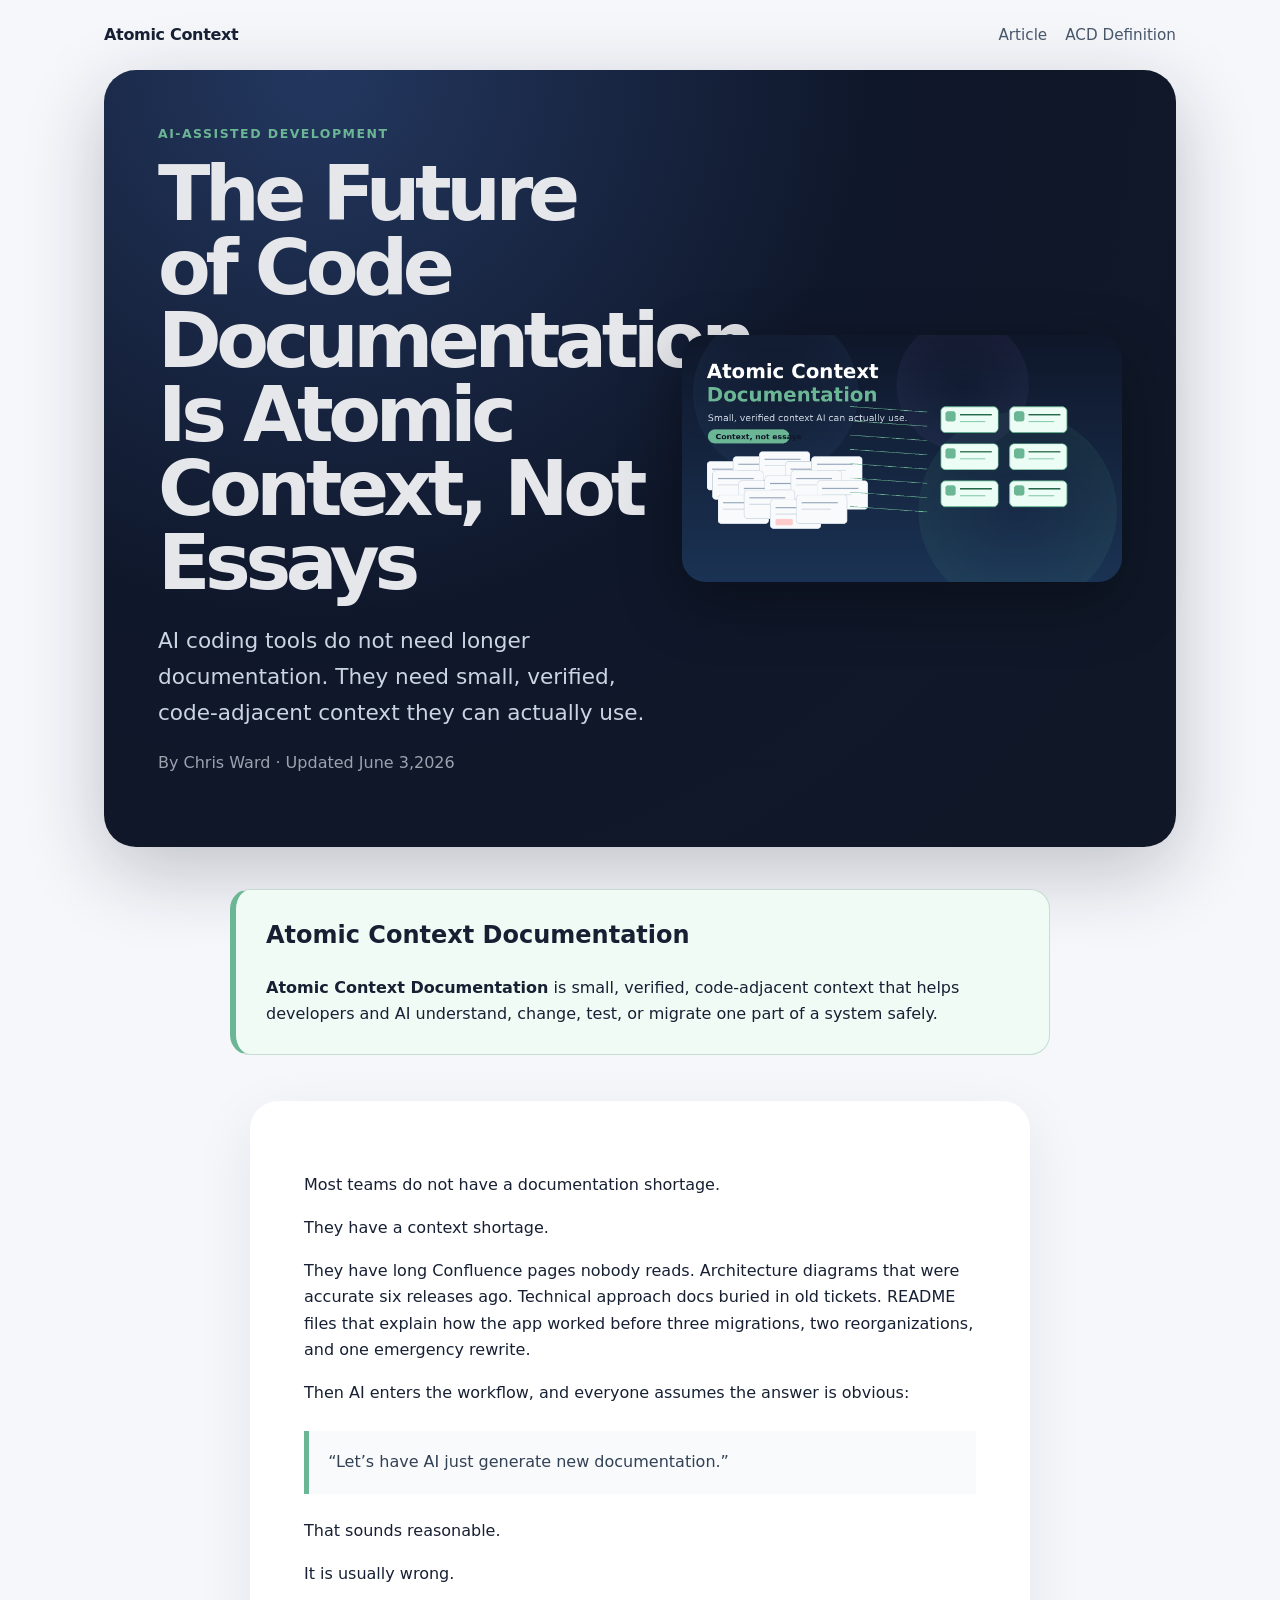
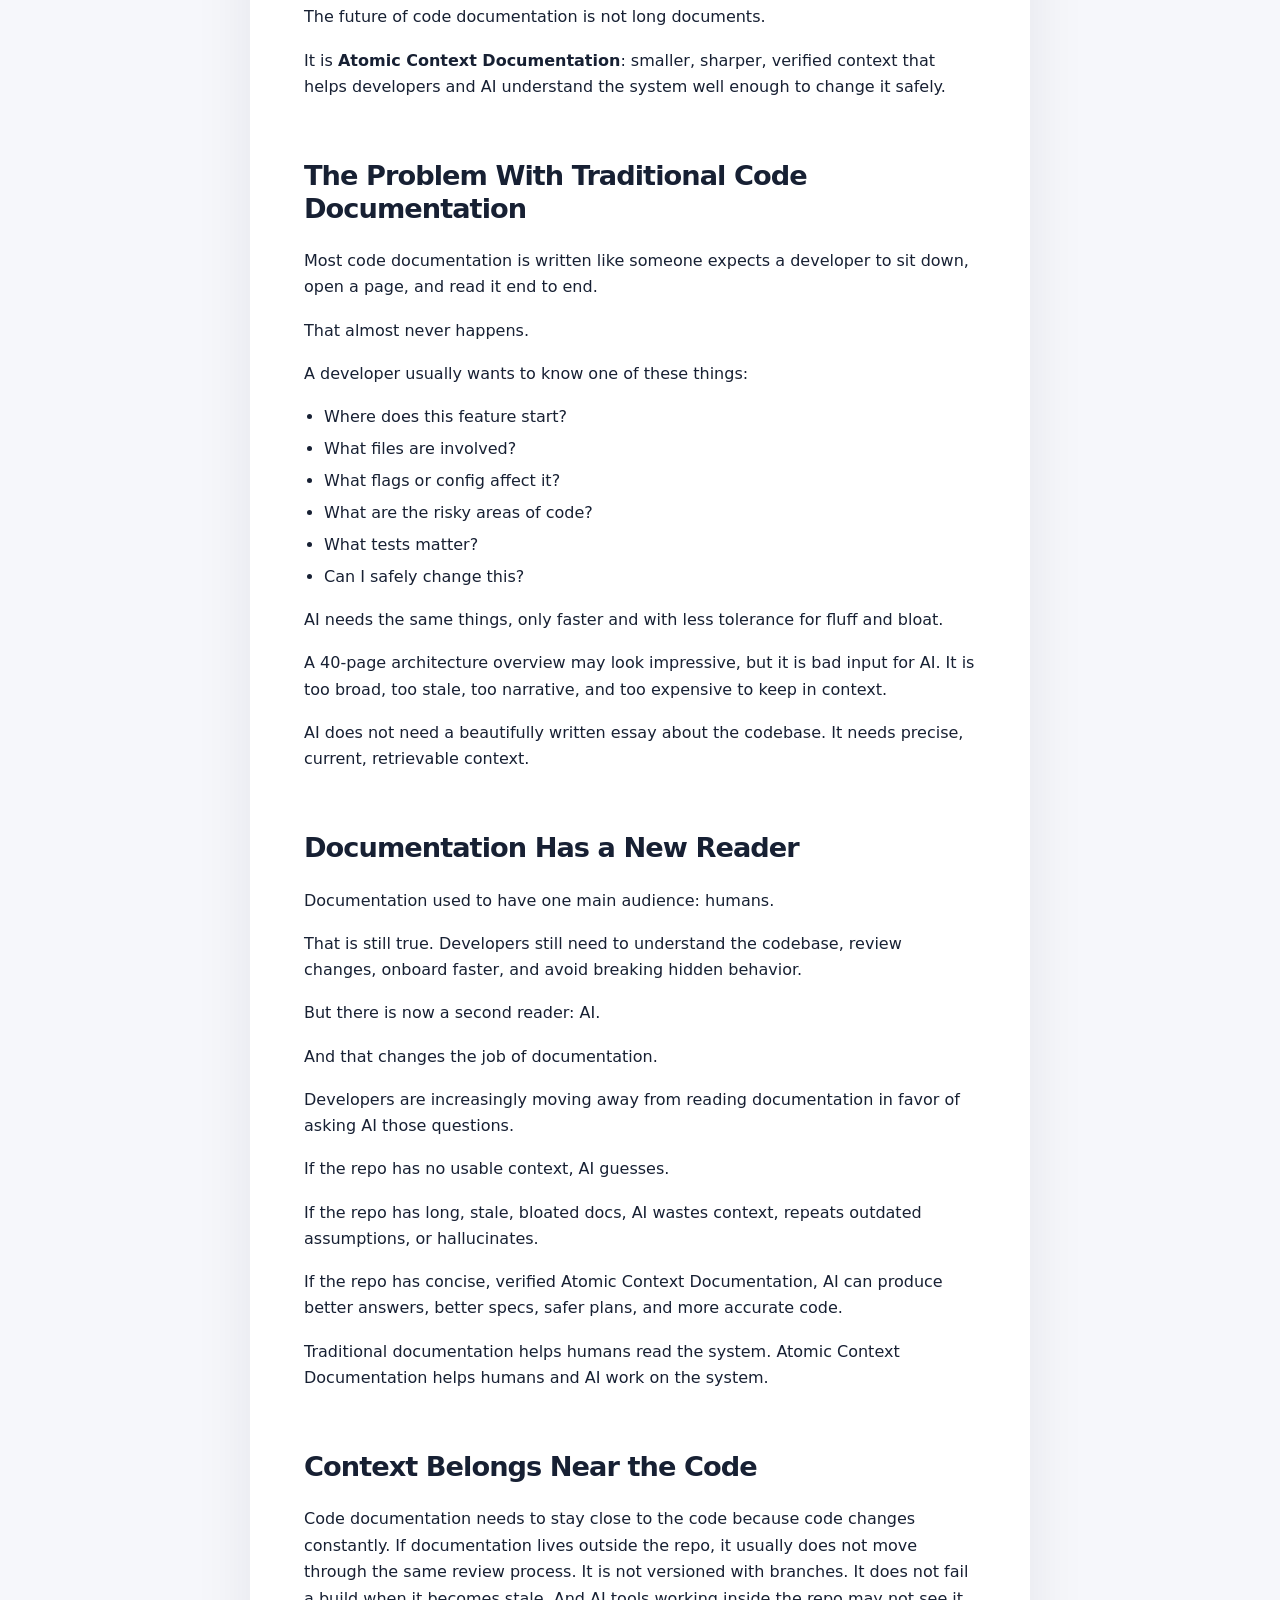
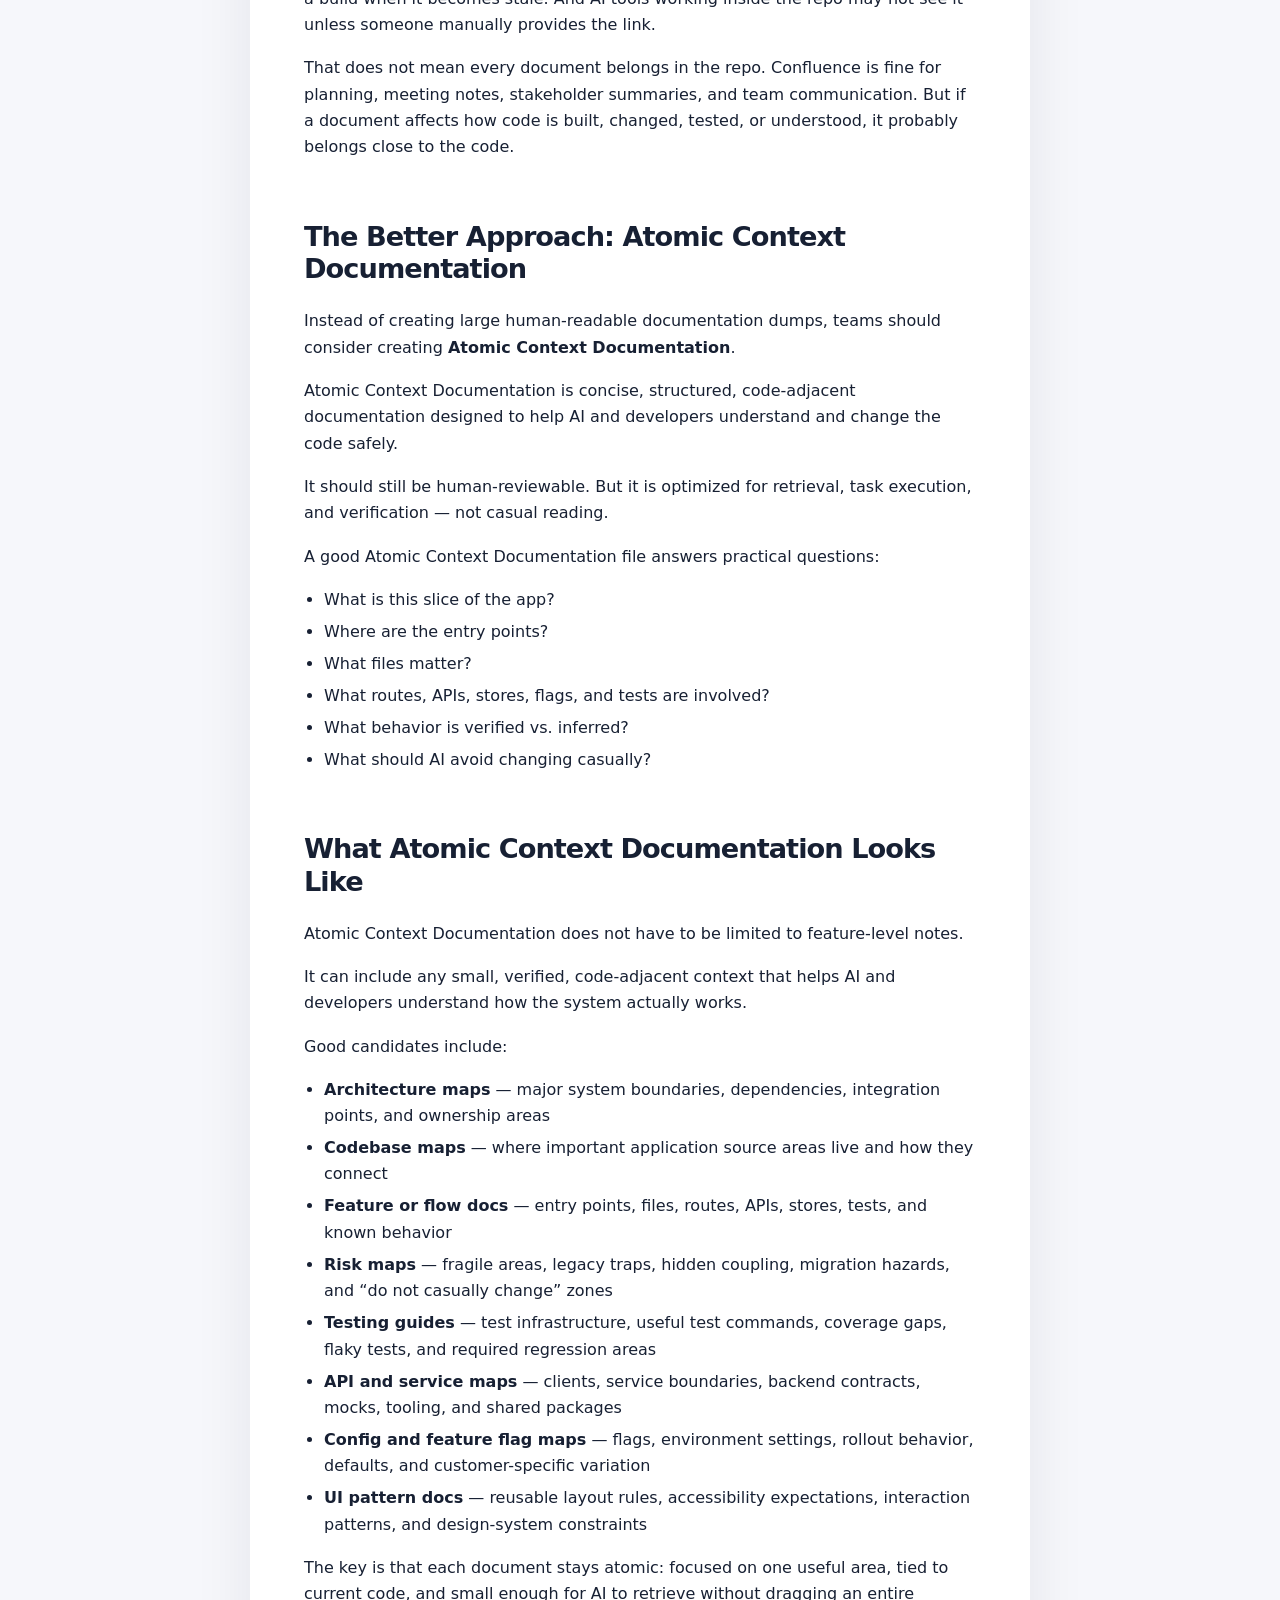
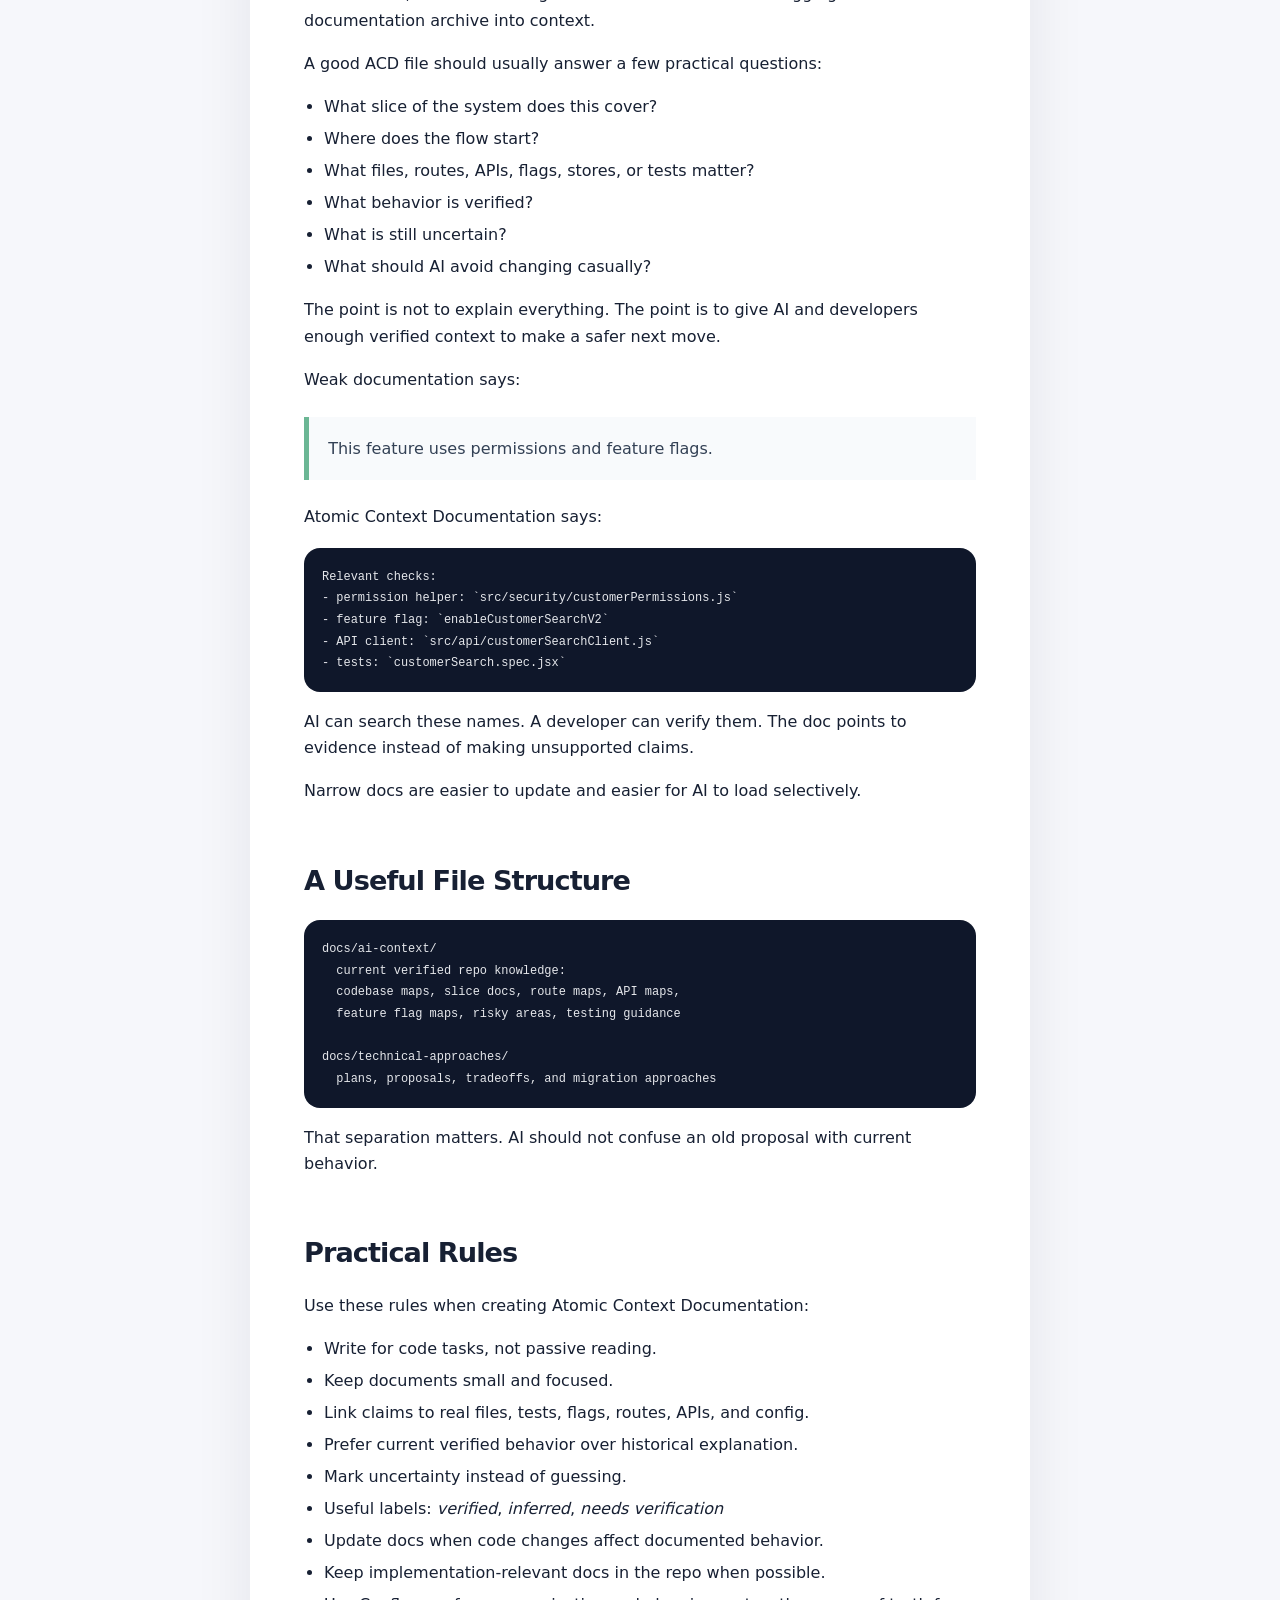
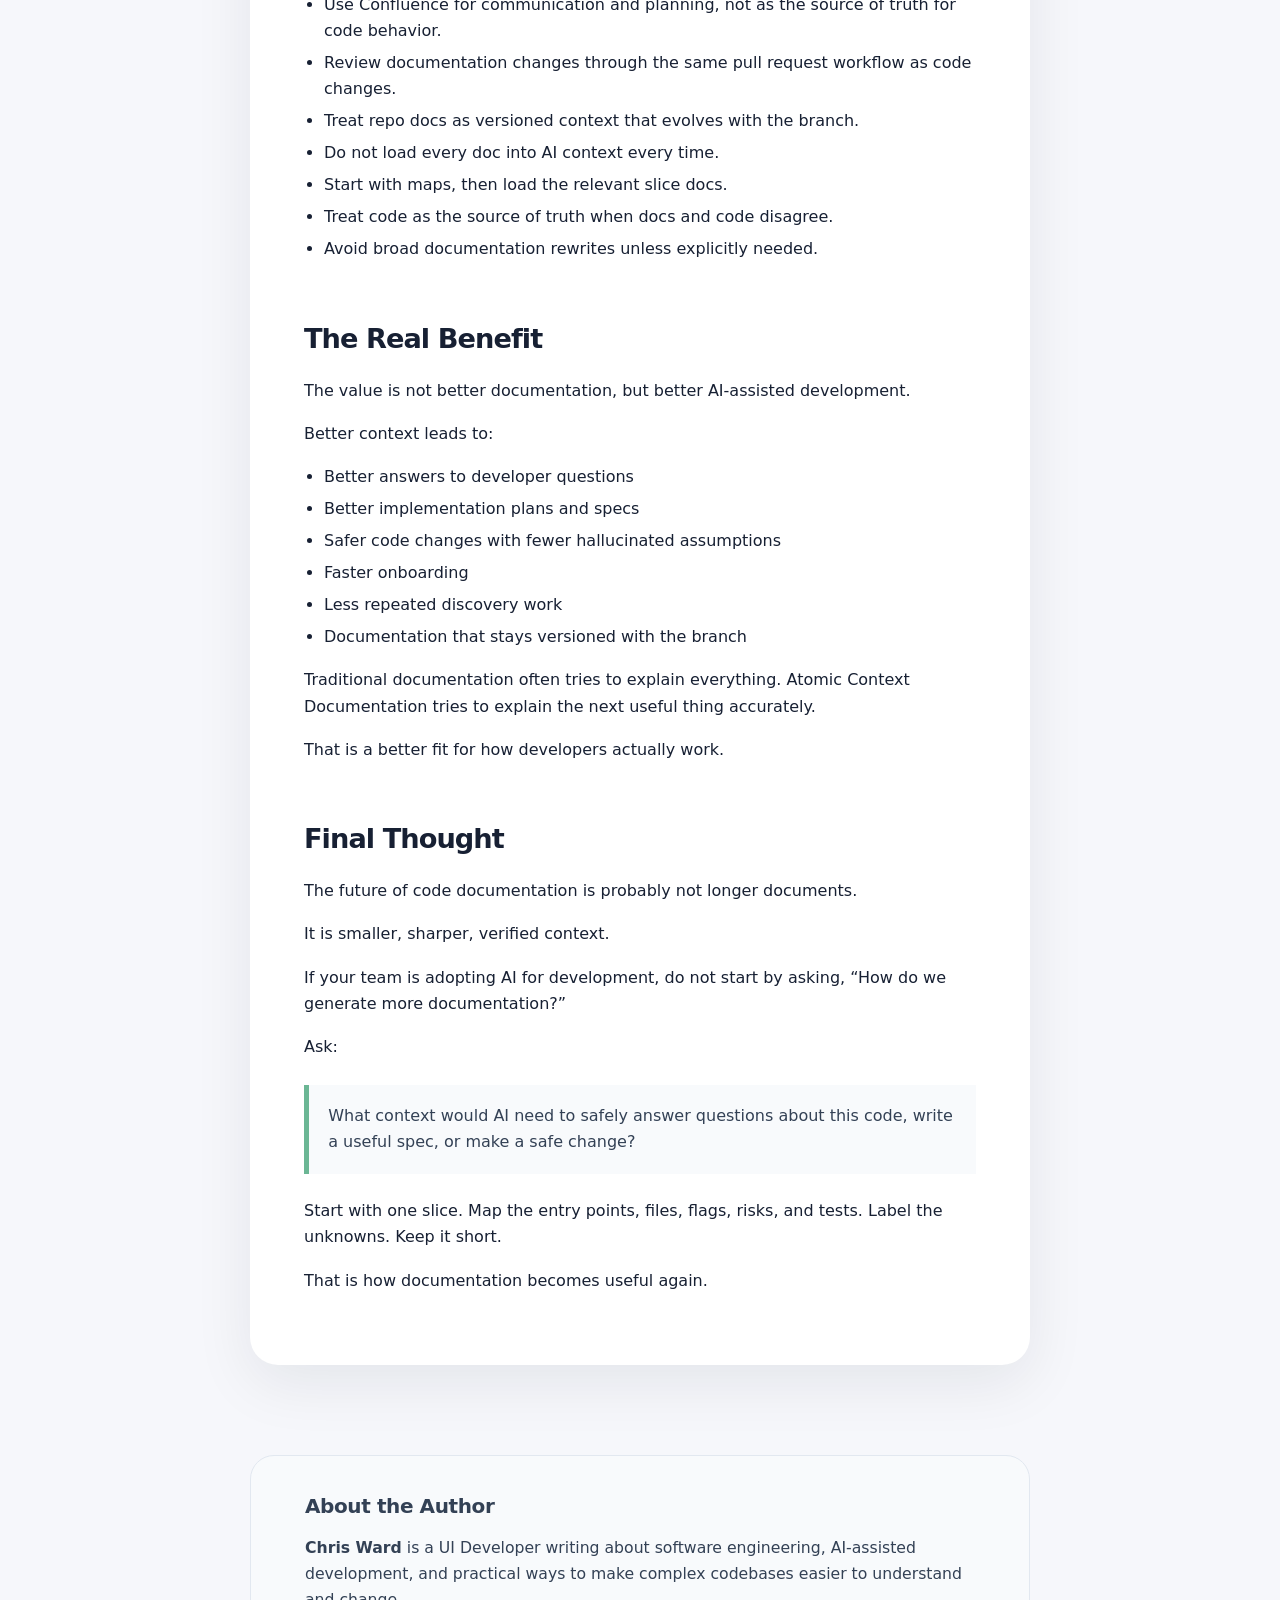
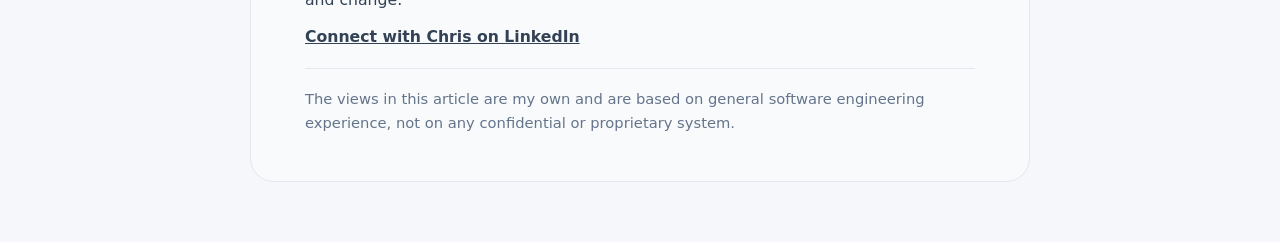
==== articles/atomic-context-documentation.html @ ebb88b01 "My dev repo, ACD context" ====
<!doctype html>
<html lang="en">
<head>
  <meta charset="utf-8" />
  <meta name="viewport" content="width=device-width, initial-scale=1" />
  <title>The Future of Code Documentation Is Atomic Context, Not Essays</title>
  <meta name="description" content="AI coding tools do not need longer documentation. They need small, verified, code-adjacent context they can actually use." />
  <meta property="og:title" content="The Future of Code Documentation Is Atomic Context, Not Essays" />
  <meta property="og:description" content="AI coding tools do not need longer documentation. They need Atomic Context Documentation." />
  <meta property="og:image" content="../hero.png" />
  <meta name="twitter:card" content="summary_large_image" />
  <link rel="stylesheet" href="../style.css" />
</head>
<body>
  <header class="site-header">
    <a class="brand" href="../">Atomic Context</a>
    <nav>
      <a href="#article">Article</a>
      <a href="#definition">ACD Definition</a>
    </nav>
  </header>

  <main>
    <section class="hero">
      <div class="hero-copy">
        <p class="eyebrow">AI-assisted development</p>
        <h1>The Future of Code Documentation Is Atomic Context, Not Essays</h1>
        <p class="subtitle">AI coding tools do not need longer documentation. They need small, verified, code-adjacent context they can actually use.</p>
        <p class="meta">By Chris Ward · Updated June 3,2026</p>
      </div>
      <img src="../hero.png" alt="Abstract illustration of chaotic documentation becoming organized atomic context" />
    </section>

    <section class="callout" id="definition">
      <h2>Atomic Context Documentation</h2>
      <p><strong>Atomic Context Documentation</strong> is small, verified, code-adjacent context that helps developers and AI understand, change, test, or migrate one part of a system safely.</p>
    </section>

    <article class="article" id="article">
<p>Most teams do not have a documentation shortage.</p>
<p>They have a context shortage.</p>
<p>They have long Confluence pages nobody reads. Architecture diagrams that were accurate six releases ago. Technical approach docs buried in old tickets. README files that explain how the app worked before three migrations, two reorganizations, and one emergency rewrite.</p>
<p>Then AI enters the workflow, and everyone assumes the answer is obvious:</p>
<blockquote>
<p>“Let’s have AI just generate new documentation.”</p>
</blockquote>
<p>That sounds reasonable.</p>
<p>It is usually wrong.</p>
<p>The future of code documentation is not long documents.</p>
<p>It is <strong>Atomic Context Documentation</strong>: smaller, sharper, verified context that helps developers and AI understand the system well enough to change it safely.</p>
<h2>The Problem With Traditional Code Documentation</h2>
<p>Most code documentation is written like someone expects a developer to sit down, open a page, and read it end to end.</p>
<p>That almost never happens.</p>
<p>A developer usually wants to know one of these things:</p>
<ul>
<li>Where does this feature start?</li>
<li>What files are involved?</li>
<li>What flags or config affect it?</li>
<li>What are the risky areas of code?</li>
<li>What tests matter?</li>
<li>Can I safely change this?</li>
</ul>
<p>AI needs the same things, only faster and with less tolerance for fluff and bloat.</p>
<p>A 40-page architecture overview may look impressive, but it is bad input for AI. It is too broad, too stale, too narrative, and too expensive to keep in context.</p>
<p>AI does not need a beautifully written essay about the codebase. It needs precise, current, retrievable context.</p>
<h2>Documentation Has a New Reader</h2>
<p>Documentation used to have one main audience: humans.</p>
<p>That is still true. Developers still need to understand the codebase, review changes, onboard faster, and avoid breaking hidden behavior.</p>
<p>But there is now a second reader: AI.</p>
<p>And that changes the job of documentation.</p>
<p>Developers are increasingly moving away from reading documentation in favor of asking AI those questions.</p>
<p>If the repo has no usable context, AI guesses.</p>
<p>If the repo has long, stale, bloated docs, AI wastes context, repeats outdated assumptions, or hallucinates.</p>
<p>If the repo has concise, verified Atomic Context Documentation, AI can produce better answers, better specs, safer plans, and more accurate code.</p>
<p>Traditional documentation helps humans read the system. Atomic Context Documentation helps humans and AI work on the system.</p>
<h2>Context Belongs Near the Code</h2>
<p>Code documentation needs to stay close to the code because code changes constantly. If documentation lives outside the repo, it usually does not move through the same review process. It is not versioned with branches. It does not fail a build when it becomes stale. And AI tools working inside the repo may not see it unless someone manually provides the link.</p>
<p>That does not mean every document belongs in the repo. Confluence is fine for planning, meeting notes, stakeholder summaries, and team communication. But if a document affects how code is built, changed, tested, or understood, it probably belongs close to the code.</p>
<h2>The Better Approach: Atomic Context Documentation</h2>
<p>Instead of creating large human-readable documentation dumps, teams should consider creating <strong>Atomic Context Documentation</strong>.</p>
<p>Atomic Context Documentation is concise, structured, code-adjacent documentation designed to help AI and developers understand and change the code safely.</p>
<p>It should still be human-reviewable. But it is optimized for retrieval, task execution, and verification — not casual reading.</p>
<p>A good Atomic Context Documentation file answers practical questions:</p>
<ul>
<li>What is this slice of the app?</li>
<li>Where are the entry points?</li>
<li>What files matter?</li>
<li>What routes, APIs, stores, flags, and tests are involved?</li>
<li>What behavior is verified vs. inferred?</li>
<li>What should AI avoid changing casually?</li>
</ul>
<h2>What Atomic Context Documentation Looks Like</h2>
<p>Atomic Context Documentation does not have to be limited to feature-level notes.</p>
<p>It can include any small, verified, code-adjacent context that helps AI and developers understand how the system actually works.</p>
<p>Good candidates include:</p>
<ul>
<li><strong>Architecture maps</strong> — major system boundaries, dependencies, integration points, and ownership areas</li>
<li><strong>Codebase maps</strong> — where important application source areas live and how they connect</li>
<li><strong>Feature or flow docs</strong> — entry points, files, routes, APIs, stores, tests, and known behavior</li>
<li><strong>Risk maps</strong> — fragile areas, legacy traps, hidden coupling, migration hazards, and “do not casually change” zones</li>
<li><strong>Testing guides</strong> — test infrastructure, useful test commands, coverage gaps, flaky tests, and required regression areas</li>
<li><strong>API and service maps</strong> — clients, service boundaries, backend contracts, mocks, tooling, and shared packages</li>
<li><strong>Config and feature flag maps</strong> — flags, environment settings, rollout behavior, defaults, and customer-specific variation</li>
<li><strong>UI pattern docs</strong> — reusable layout rules, accessibility expectations, interaction patterns, and design-system constraints</li>
</ul>
<p>The key is that each document stays atomic: focused on one useful area, tied to current code, and small enough for AI to retrieve without dragging an entire documentation archive into context.</p>
<p>A good ACD file should usually answer a few practical questions:</p>
<ul>
<li>What slice of the system does this cover?</li>
<li>Where does the flow start?</li>
<li>What files, routes, APIs, flags, stores, or tests matter?</li>
<li>What behavior is verified?</li>
<li>What is still uncertain?</li>
<li>What should AI avoid changing casually?</li>
</ul>
<p>The point is not to explain everything. The point is to give AI and developers enough verified context to make a safer next move.</p>
<p>Weak documentation says:</p>
<blockquote>
<p>This feature uses permissions and feature flags.</p>
</blockquote>
<p>Atomic Context Documentation says:</p>
<pre><code>Relevant checks:
- permission helper: `src/security/customerPermissions.js`
- feature flag: `enableCustomerSearchV2`
- API client: `src/api/customerSearchClient.js`
- tests: `customerSearch.spec.jsx`</code></pre>
<p>AI can search these names. A developer can verify them. The doc points to evidence instead of making unsupported claims.</p>
<p>Narrow docs are easier to update and easier for AI to load selectively.</p>
<h2>A Useful File Structure</h2>
<pre><code>docs/ai-context/
  current verified repo knowledge:
  codebase maps, slice docs, route maps, API maps,
  feature flag maps, risky areas, testing guidance

docs/technical-approaches/
  plans, proposals, tradeoffs, and migration approaches</code></pre>
<p>That separation matters. AI should not confuse an old proposal with current behavior.</p>
<h2>Practical Rules</h2>
<p>Use these rules when creating Atomic Context Documentation:</p>
<ul>
<li>Write for code tasks, not passive reading.</li>
<li>Keep documents small and focused.</li>
<li>Link claims to real files, tests, flags, routes, APIs, and config.</li>
<li>Prefer current verified behavior over historical explanation.</li>
<li>Mark uncertainty instead of guessing.</li>
<li>Useful labels: <em>verified</em>, <em>inferred</em>, <em>needs verification</em></li>
<li>Update docs when code changes affect documented behavior.</li>
<li>Keep implementation-relevant docs in the repo when possible.</li>
<li>Use Confluence for communication and planning, not as the source of truth for code behavior.</li>
<li>Review documentation changes through the same pull request workflow as code changes.</li>
<li>Treat repo docs as versioned context that evolves with the branch.</li>
<li>Do not load every doc into AI context every time.</li>
<li>Start with maps, then load the relevant slice docs.</li>
<li>Treat code as the source of truth when docs and code disagree.</li>
<li>Avoid broad documentation rewrites unless explicitly needed.</li>
</ul>
<h2>The Real Benefit</h2>
<p>The value is not better documentation, but better AI-assisted development.</p>
<p>Better context leads to:</p>
<ul>
<li>Better answers to developer questions</li>
<li>Better implementation plans and specs</li>
<li>Safer code changes with fewer hallucinated assumptions</li>
<li>Faster onboarding</li>
<li>Less repeated discovery work</li>
<li>Documentation that stays versioned with the branch</li>
</ul>
<p>Traditional documentation often tries to explain everything. Atomic Context Documentation tries to explain the next useful thing accurately.</p>
<p>That is a better fit for how developers actually work.</p>
<h2>Final Thought</h2>
<p>The future of code documentation is probably not longer documents.</p>
<p>It is smaller, sharper, verified context.</p>
<p>If your team is adopting AI for development, do not start by asking, “How do we generate more documentation?”</p>
<p>Ask:</p>
<blockquote>
<p>What context would AI need to safely answer questions about this code, write a useful spec, or make a safe change?</p>
</blockquote>
<p>Start with one slice. Map the entry points, files, flags, risks, and tests. Label the unknowns. Keep it short.</p>
<p>That is how documentation becomes useful again.</p>
    </article>
  </main>

  <footer class="author-section">
    <h2>About the Author</h2>
    <p><strong>Chris Ward</strong> is a UI Developer writing about software engineering, AI-assisted development, and practical ways to make complex codebases easier to understand and change.</p>
    <p><a href="https://www.linkedin.com/in/chrislinkedurl/" target="_blank" rel="noopener noreferrer">Connect with Chris on LinkedIn</a></p>
    <p class="disclaimer">The views in this article are my own and are based on general software engineering experience, not on any confidential or proprietary system.</p>
  </footer>
</body>
</html>
---- style.css ----
/* Atomic Context article site */
:root {
  --bg: #0f172a;
  --panel: #111c33;
  --text: #e5e7eb;
  --muted: #9ca3af;
  --paper: #ffffff;
  --ink: #172033;
  --soft: #f6f7fb;
  --line: #e5e7eb;
  --accent: #6bb694;
  --accent-dark: #276749;
  --max: 1120px;
}

* { box-sizing: border-box; }
html { scroll-behavior: smooth; }
body {
  margin: 0;
  font-family: Inter, ui-sans-serif, system-ui, -apple-system, BlinkMacSystemFont, "Segoe UI", sans-serif;
  color: var(--ink);
  background: var(--soft);
  line-height: 1.65;
}

.site-header {
  max-width: var(--max);
  margin: 0 auto;
  padding: 22px 24px;
  display: flex;
  justify-content: space-between;
  align-items: center;
}
.brand {
  color: var(--ink);
  font-weight: 800;
  text-decoration: none;
  letter-spacing: -0.02em;
}
nav { display: flex; gap: 18px; }
nav a {
  color: #475569;
  font-size: 0.95rem;
  text-decoration: none;
}
nav a:hover { color: var(--accent-dark); }

main { max-width: var(--max); margin: 0 auto; padding: 0 24px 56px; }
.hero {
  display: grid;
  grid-template-columns: minmax(0, 1fr) minmax(300px, 440px);
  gap: 36px;
  align-items: center;
  padding: 54px;
  border-radius: 32px;
  background: radial-gradient(circle at 20% 0%, #23375f 0%, var(--bg) 48%, #101827 100%);
  color: var(--text);
  box-shadow: 0 24px 80px rgba(15, 23, 42, 0.24);
}
.eyebrow {
  margin: 0 0 12px;
  color: var(--accent);
  font-weight: 800;
  text-transform: uppercase;
  letter-spacing: 0.12em;
  font-size: 0.78rem;
}
.hero h1 {
  margin: 0;
  font-size: clamp(2.35rem, 6vw, 5.2rem);
  line-height: 0.96;
  letter-spacing: -0.07em;
}
.subtitle {
  max-width: 720px;
  margin: 24px 0 0;
  color: #cbd5e1;
  font-size: clamp(1.08rem, 2vw, 1.35rem);
}
.meta { color: var(--muted); margin-top: 20px; }
.hero img {
  width: 100%;
  border-radius: 24px;
  box-shadow: 0 20px 60px rgba(0,0,0,0.35);
}

.callout {
  max-width: 820px;
  margin: 42px auto 0;
  padding: 26px 30px;
  border: 1px solid rgba(39,103,73,0.2);
  border-left: 6px solid var(--accent);
  border-radius: 20px;
  background: #f0fbf6;
}
.callout h2 { margin-top: 0; }
.callout p { margin-bottom: 0; }

.article {
  max-width: 780px;
  margin: 46px auto 0;
  padding: 54px;
  background: var(--paper);
  border-radius: 28px;
  box-shadow: 0 18px 60px rgba(15, 23, 42, 0.08);
}
.article h2 {
  margin-top: 2.2em;
  font-size: 1.7rem;
  line-height: 1.2;
  letter-spacing: -0.035em;
}
.article p { margin: 1.05em 0; }
.article ul { padding-left: 1.25rem; }
.article li { margin: 0.35em 0; }
blockquote {
  margin: 1.5em 0;
  padding: 0.1em 1.2em;
  border-left: 5px solid var(--accent);
  background: #f8fafc;
  color: #334155;
}
code {
  padding: 0.15em 0.35em;
  border-radius: 6px;
  background: #eef2f7;
  color: #0f172a;
  font-size: 0.92em;
}
pre {
  overflow-x: auto;
  padding: 18px;
  border-radius: 16px;
  background: #0f172a;
  color: #e5e7eb;
}
pre code { background: transparent; color: inherit; padding: 0; }
footer.author-section {
  max-width: 780px;
  margin: 34px auto 60px;
  padding: 34px 54px;
  color: #334155;
  font-size: 0.98rem;
  background: #f8fafc;
  border: 1px solid #e2e8f0;
  border-radius: 24px;
}
footer.author-section h2 {
  margin: 0 0 12px;
  font-size: 1.25rem;
  letter-spacing: -0.02em;
}
footer.author-section p { margin: 0.75em 0; }
footer.author-section a { color: var(--accent-strong); font-weight: 700; }
footer.author-section .disclaimer {
  margin-top: 18px;
  padding-top: 18px;
  border-top: 1px solid #e2e8f0;
  color: #64748b;
  font-size: 0.92rem;
}

@media (max-width: 860px) {
  .hero { grid-template-columns: 1fr; padding: 32px; }
  .article { padding: 30px 24px; }
  footer.author-section { padding: 28px 24px; }
  .site-header { align-items: flex-start; gap: 10px; flex-direction: column; }
}
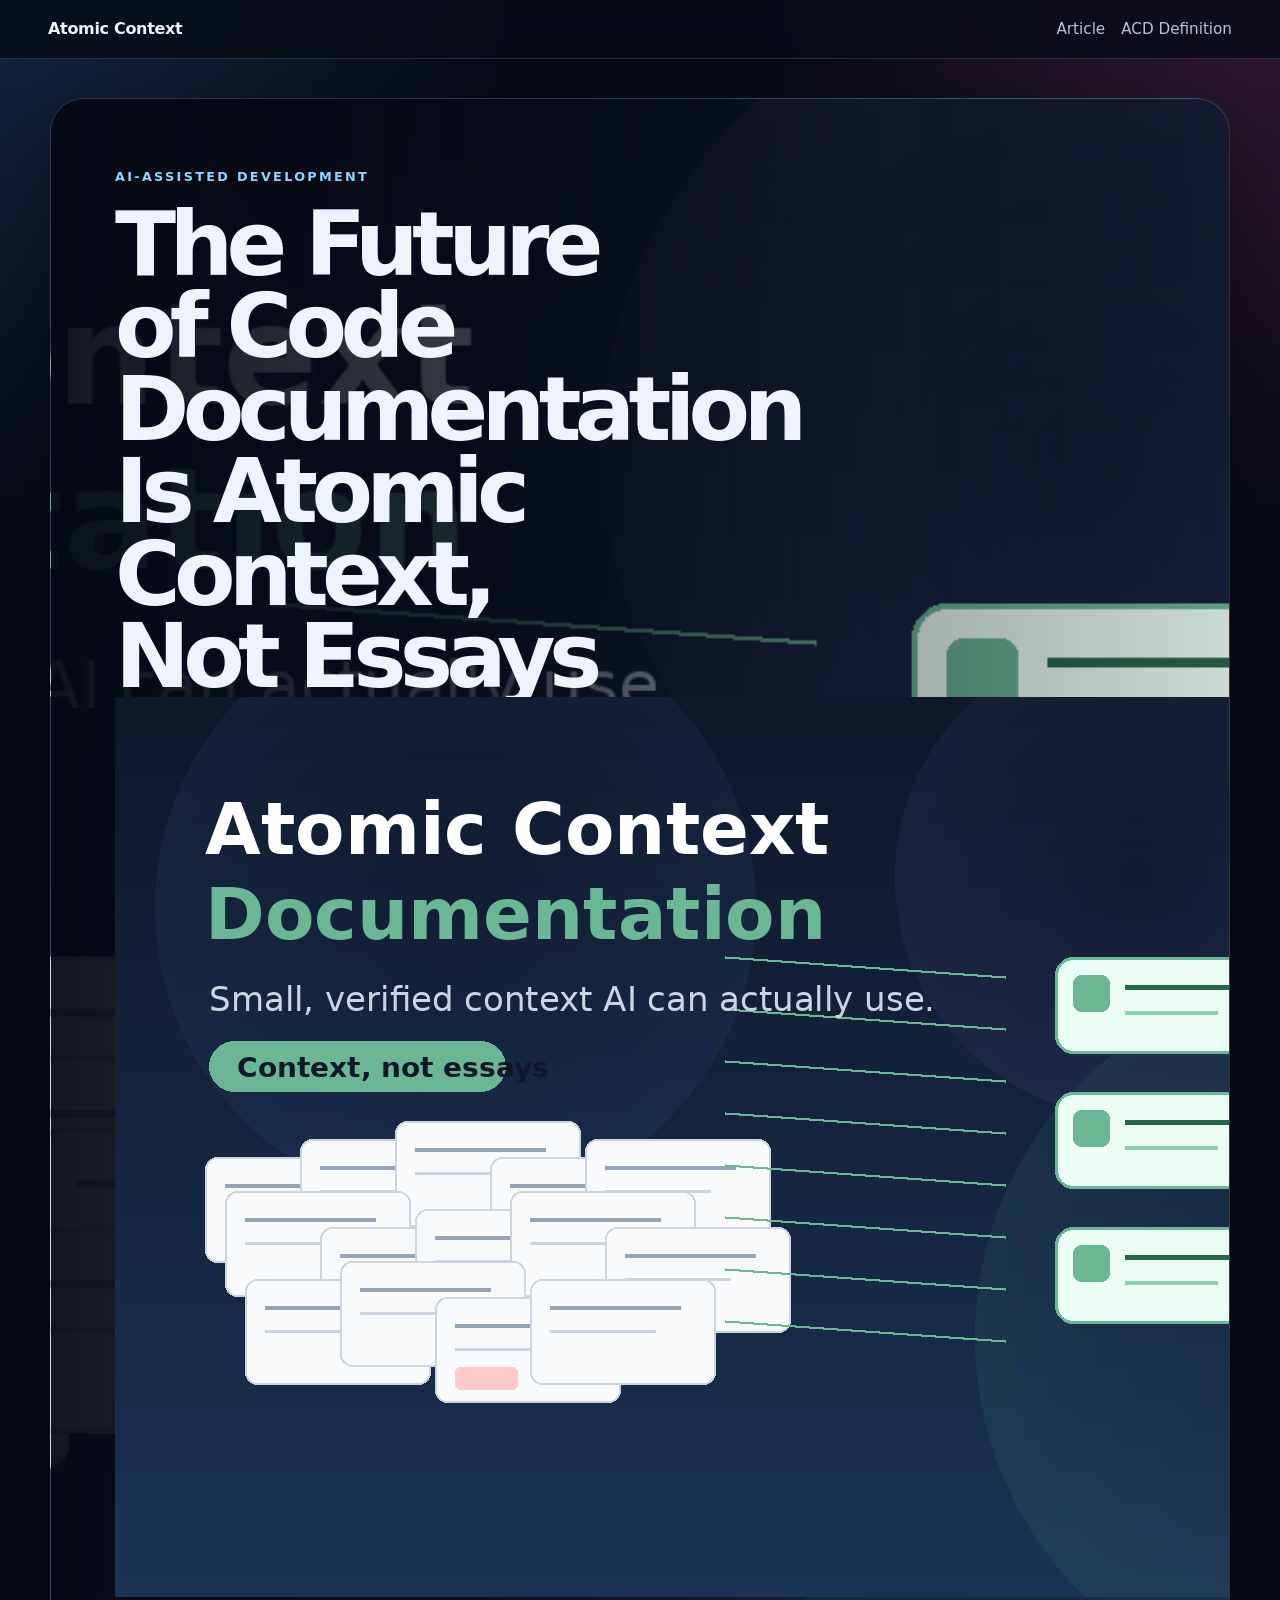
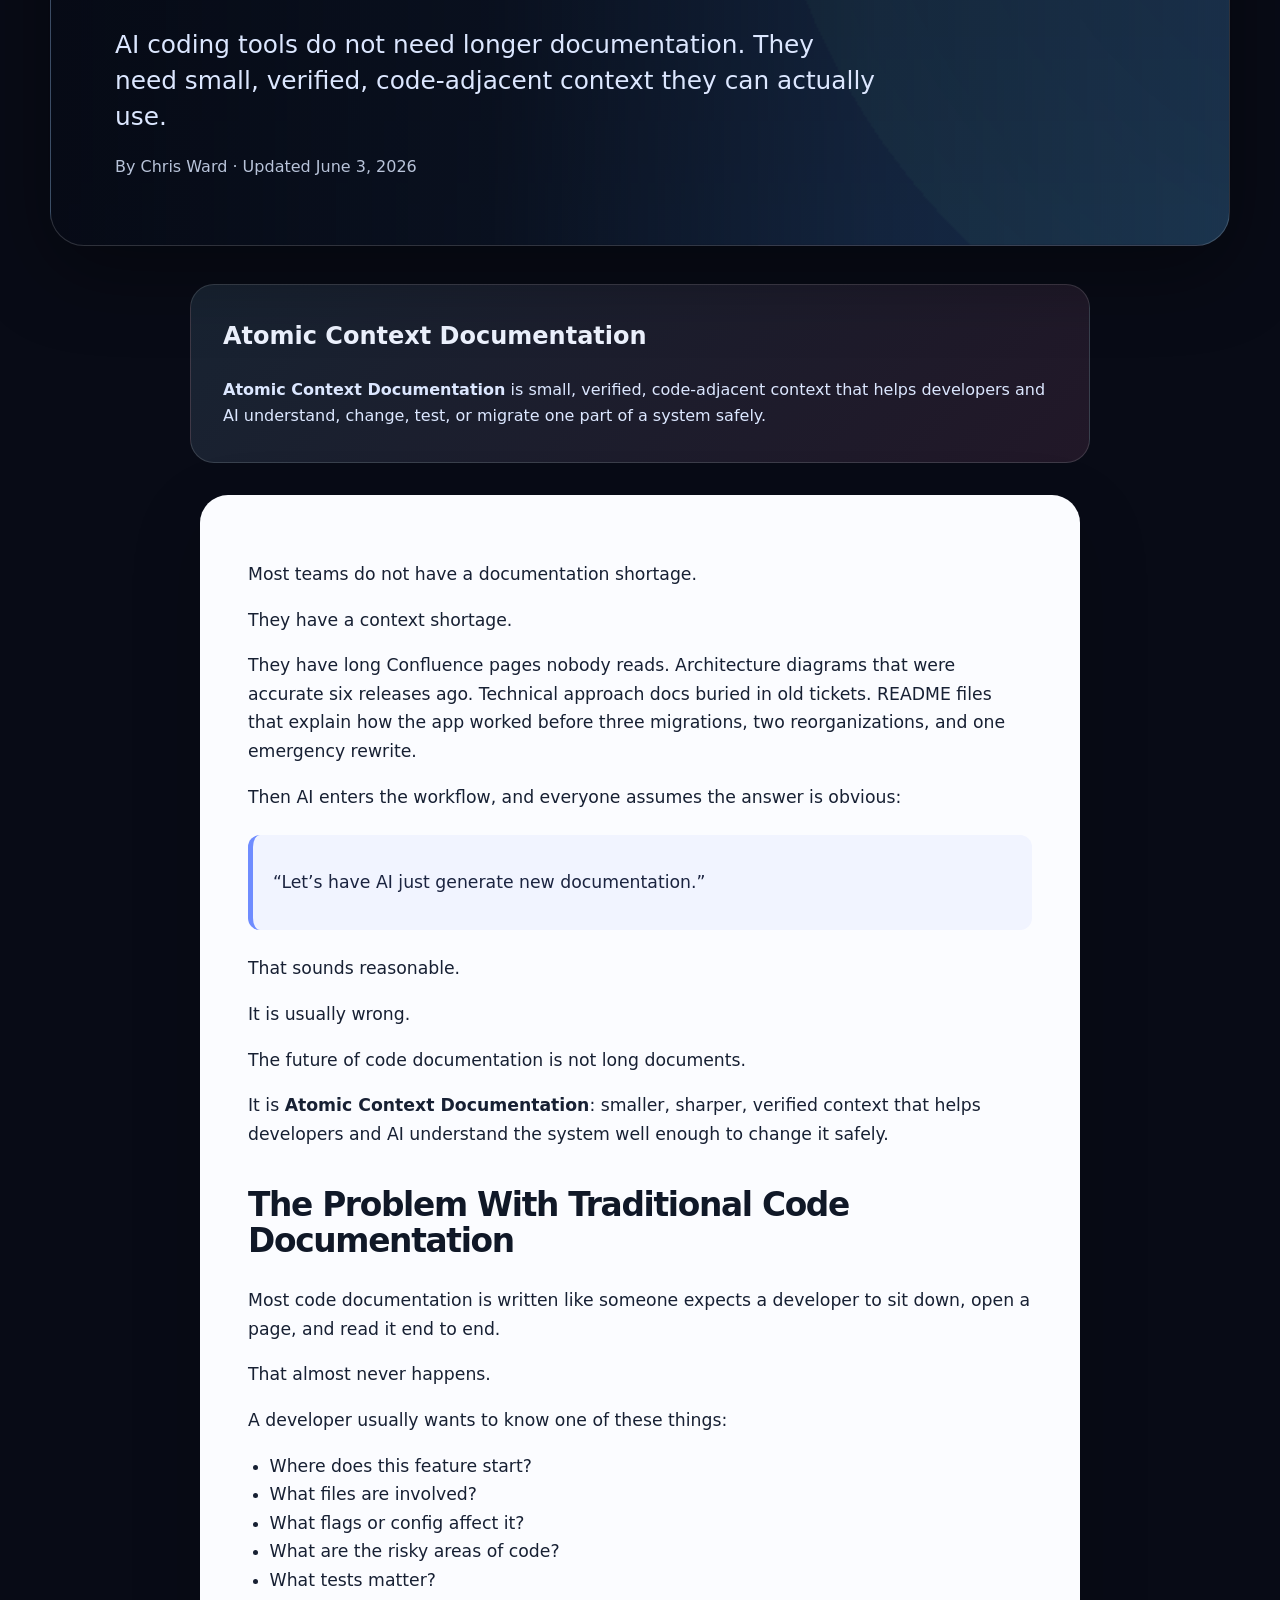
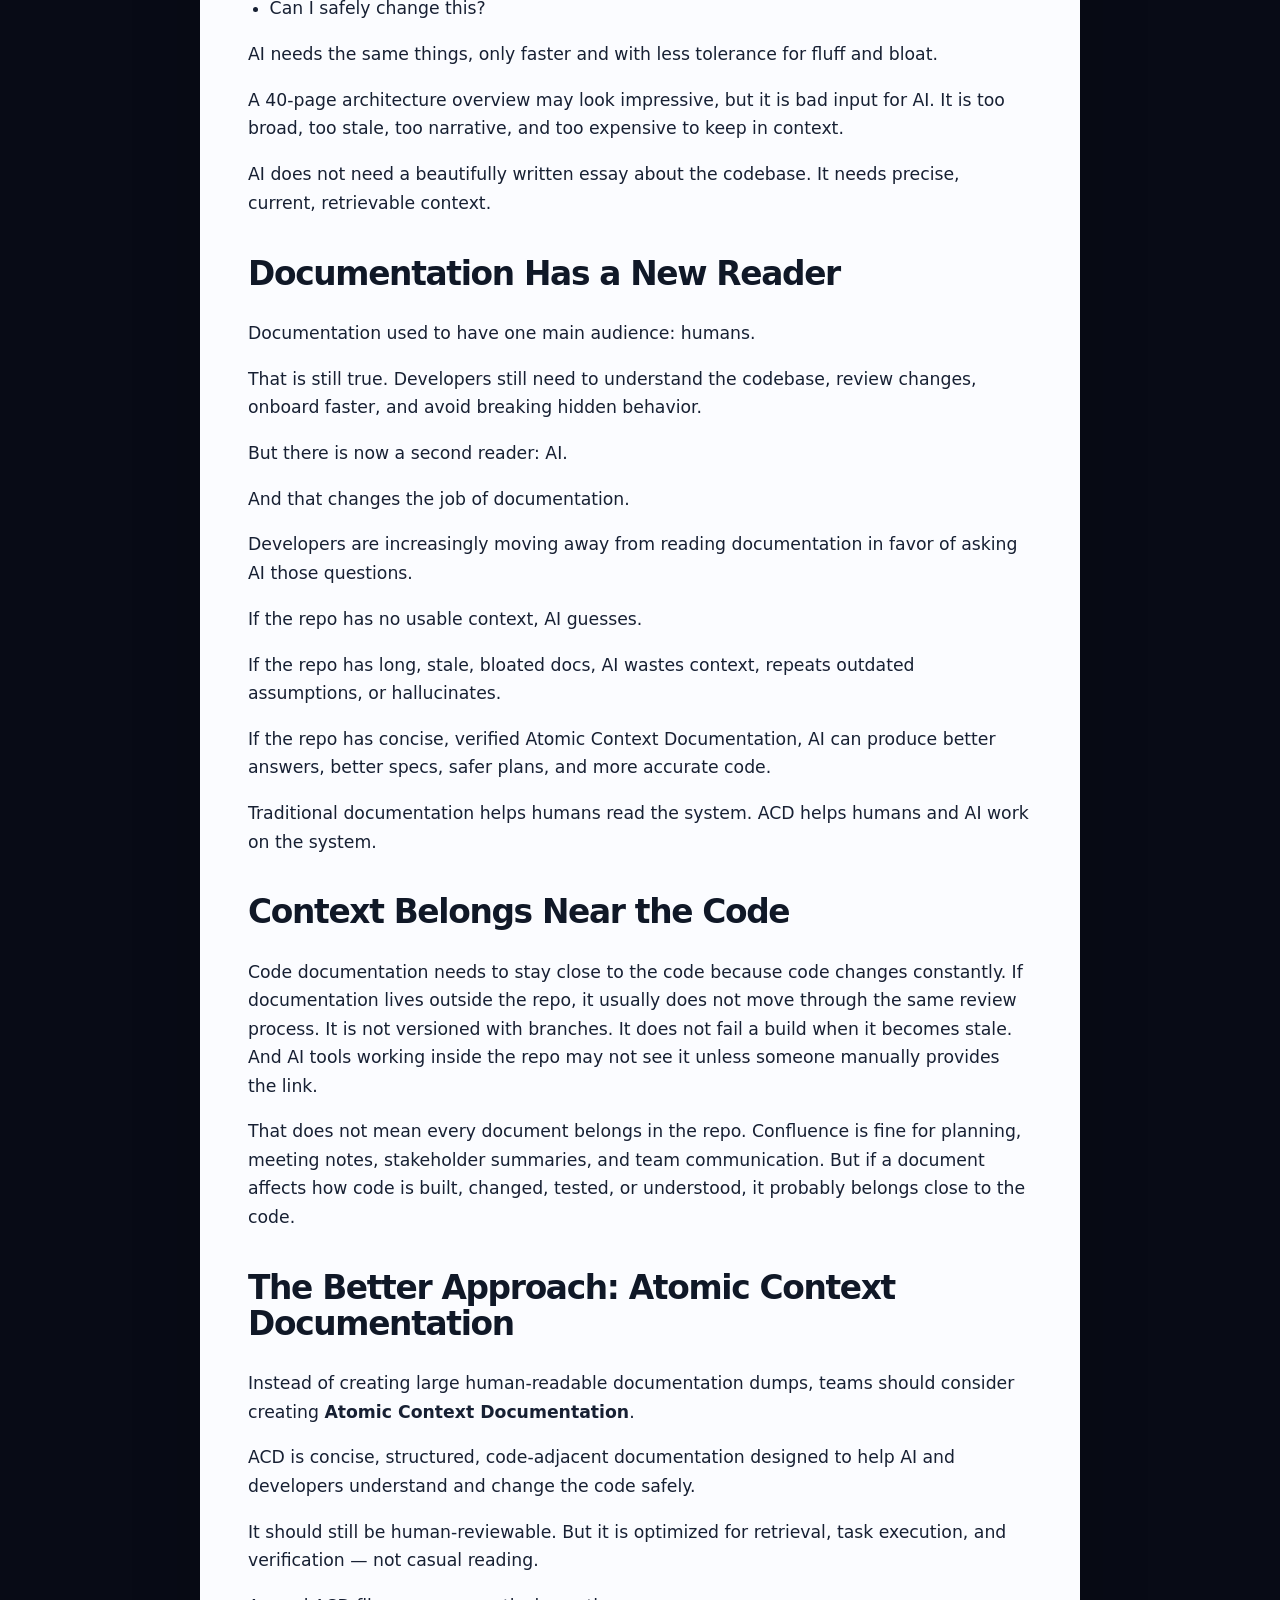
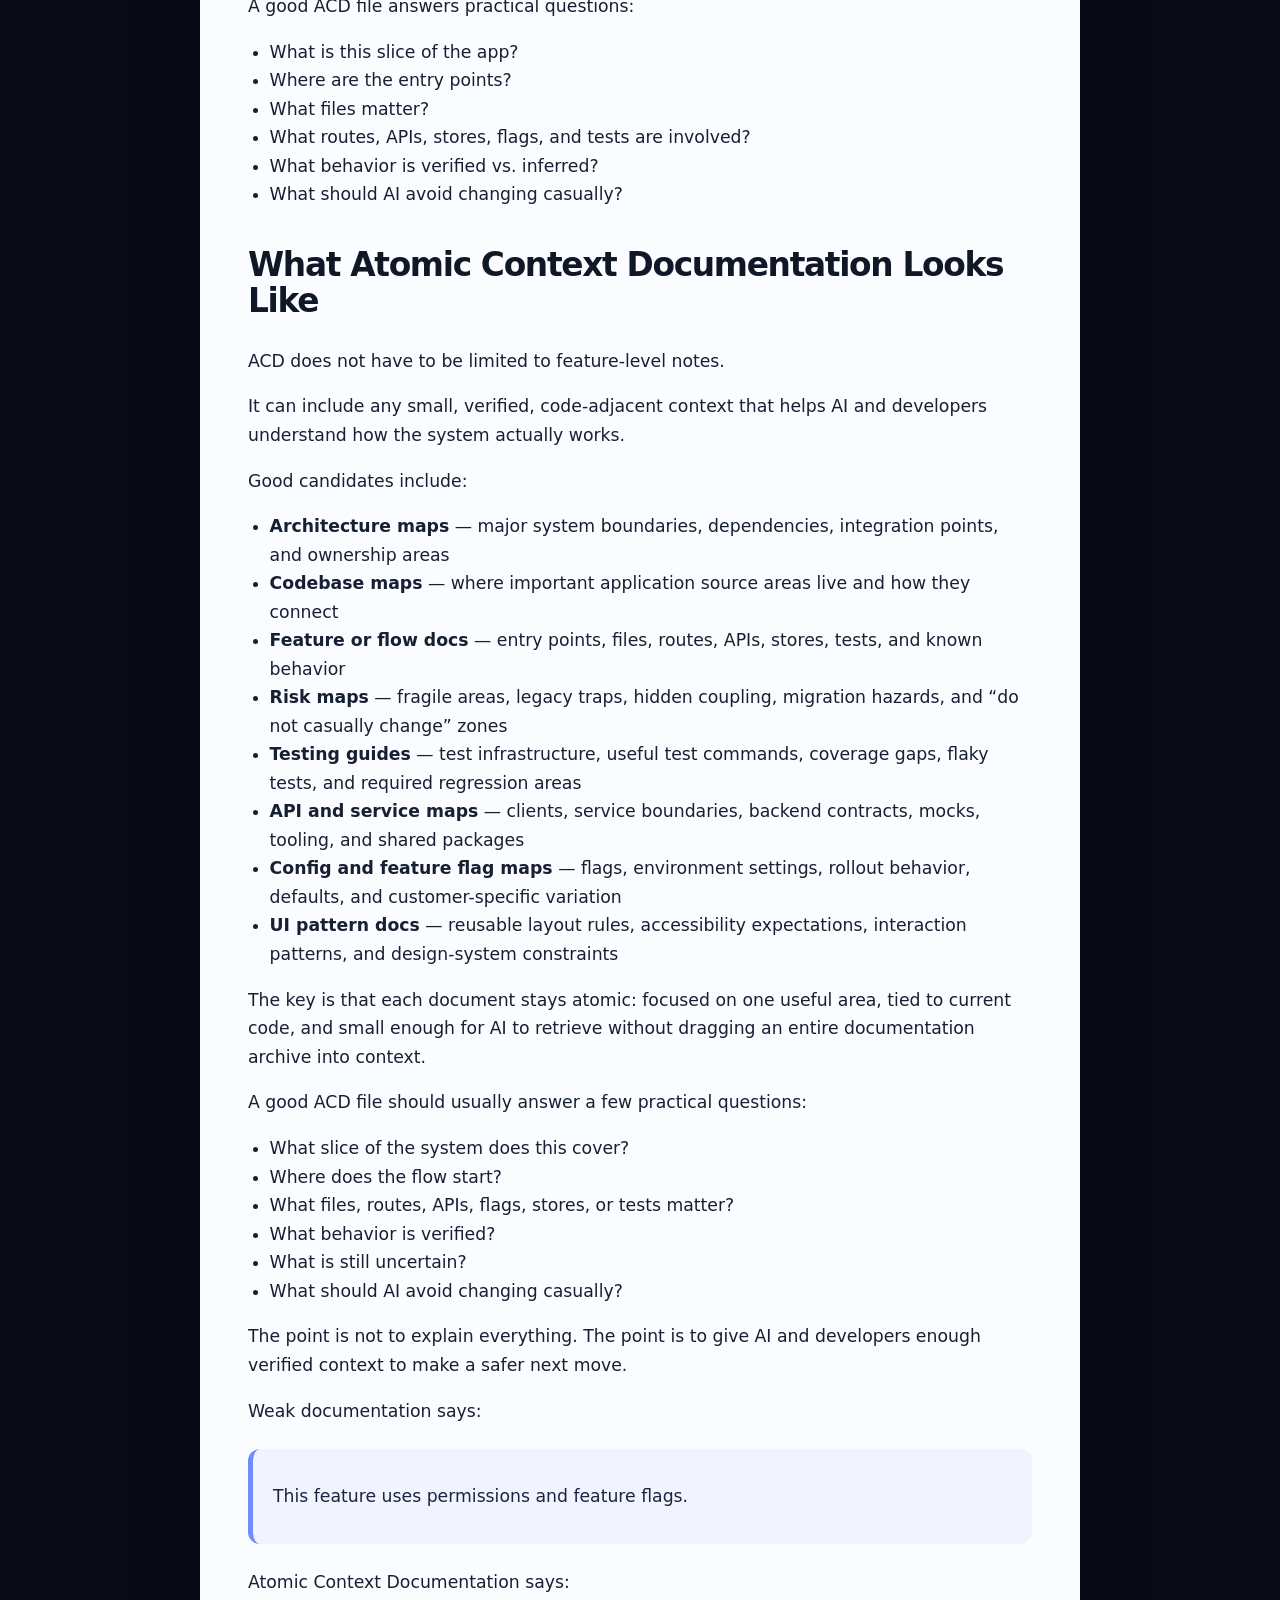
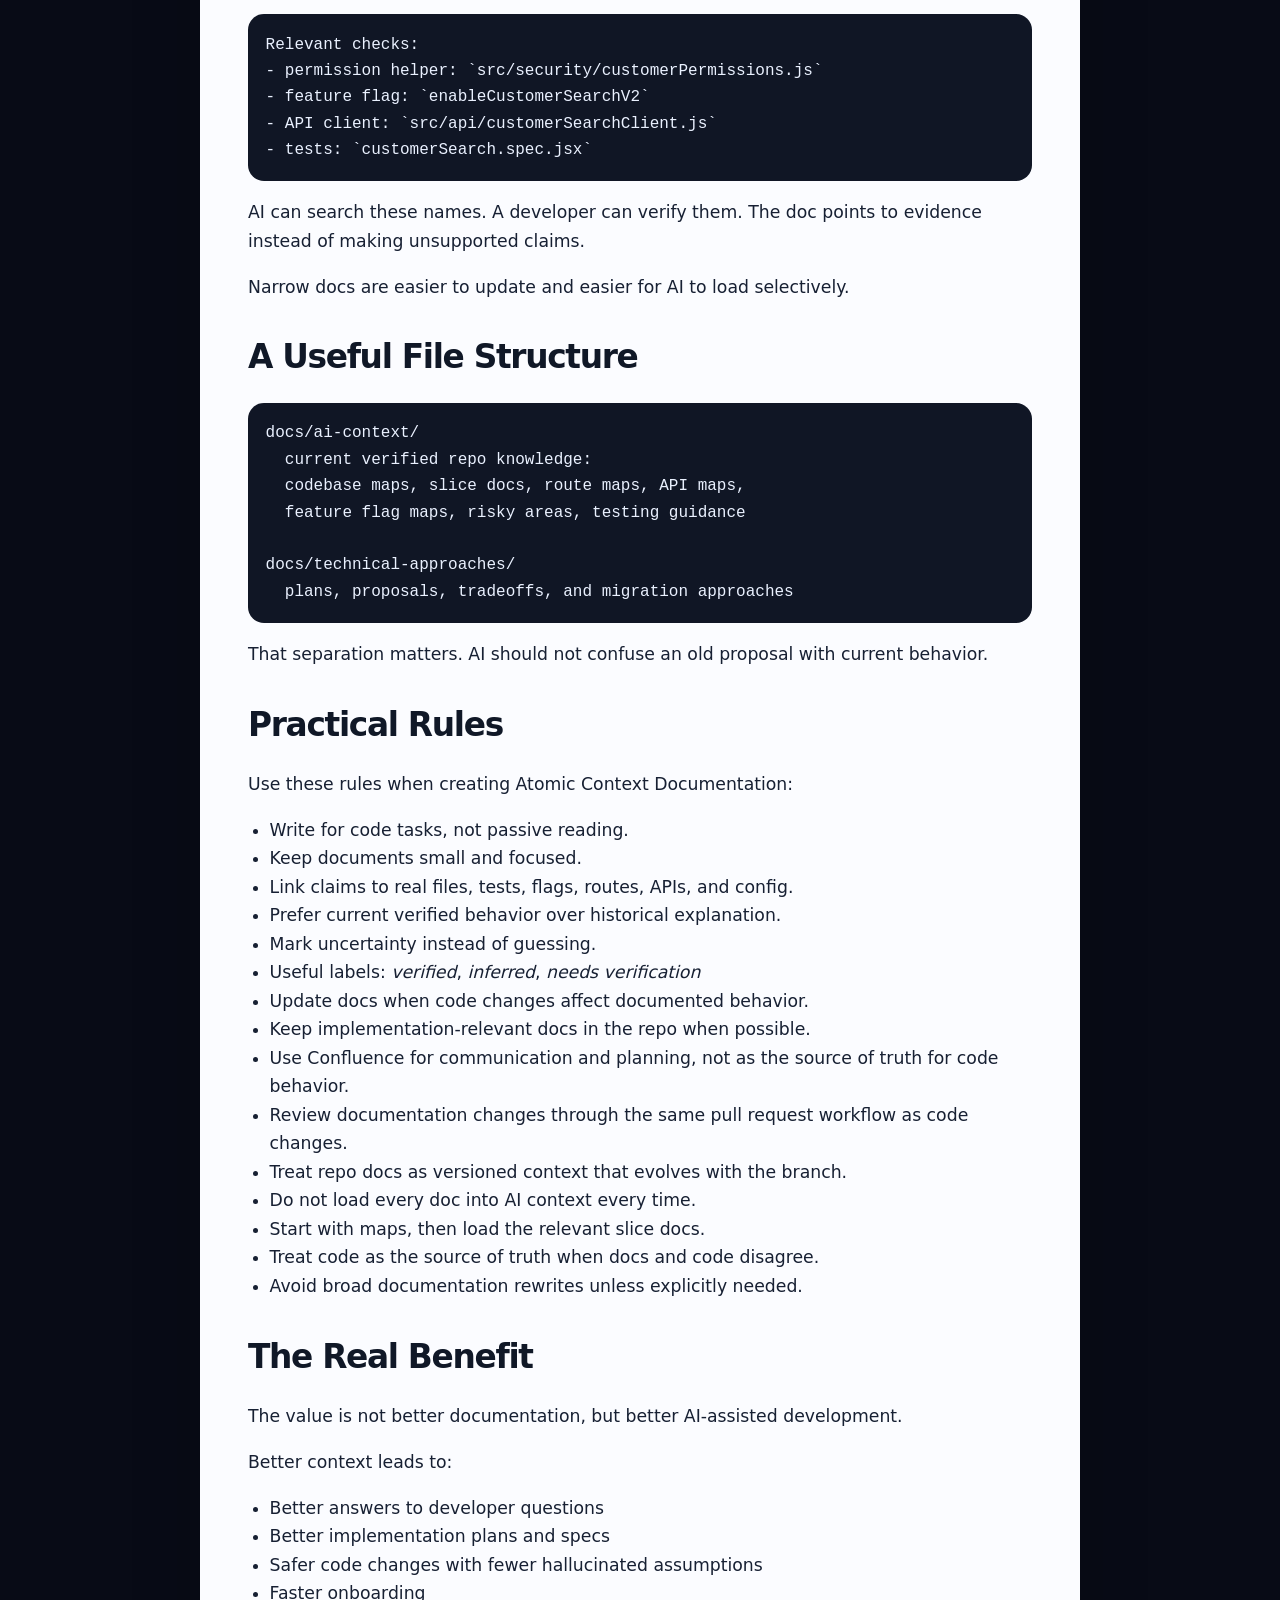
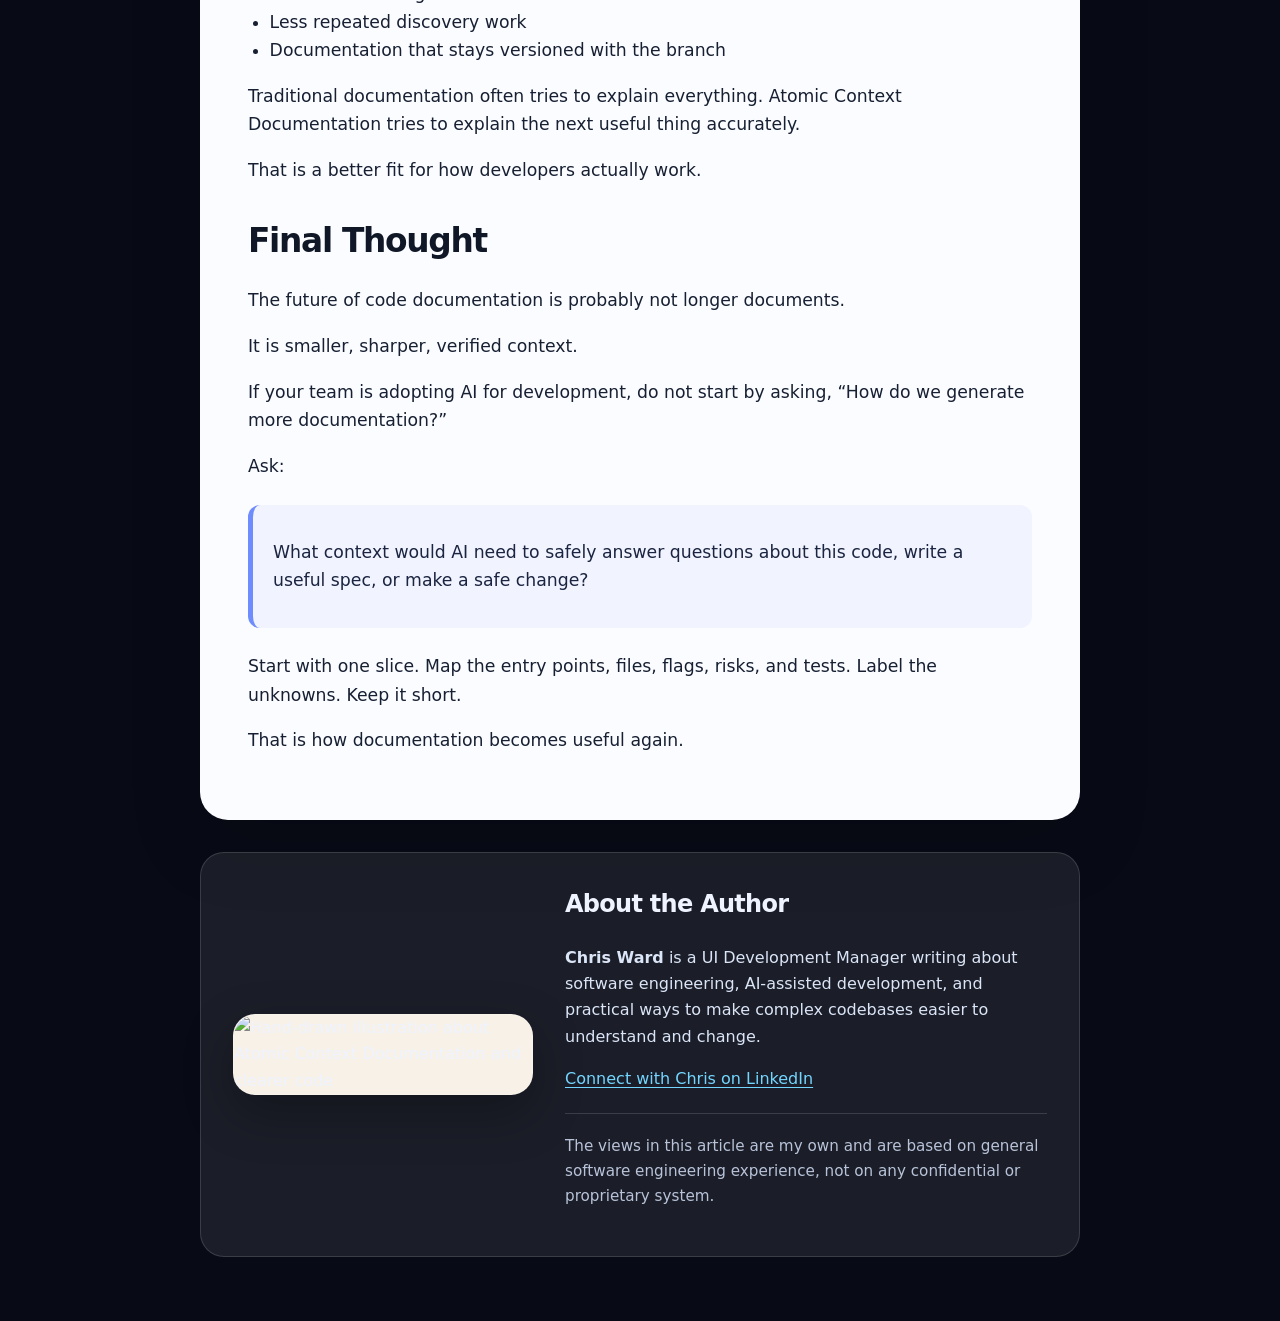
==== commit 8bba58af: "update" ====
--- a/articles/atomic-context-documentation.html
+++ b/articles/atomic-context-documentation.html
@@ -21,14 +21,16 @@
   </header>
 
   <main>
-    <section class="hero">
-      <div class="hero-copy">
-        <p class="eyebrow">AI-assisted development</p>
-        <h1>The Future of Code Documentation Is Atomic Context, Not Essays</h1>
-        <p class="subtitle">AI coding tools do not need longer documentation. They need small, verified, code-adjacent context they can actually use.</p>
-        <p class="meta">By Chris Ward · Updated June 3,2026</p>
+    <section class="hero hero-image" aria-label="Atomic Context article hero">
+      <div class="hero-overlay">
+        <div class="hero-copy">
+          <p class="eyebrow">AI-Assisted Development</p>
+          <h1>The Future of Code Documentation Is Atomic Context, Not Essays</h1>
+          <img src="../hero.png" alt="ACD">
+          <p class="subtitle">AI coding tools do not need longer documentation. They need small, verified, code-adjacent context they can actually use.</p>
+          <p class="meta">By Chris Ward · Updated June 3, 2026</p>
+        </div>
       </div>
-      <img src="../hero.png" alt="Abstract illustration of chaotic documentation becoming organized atomic context" />
     </section>
 
     <section class="callout" id="definition">
@@ -72,15 +74,15 @@
 <p>If the repo has no usable context, AI guesses.</p>
 <p>If the repo has long, stale, bloated docs, AI wastes context, repeats outdated assumptions, or hallucinates.</p>
 <p>If the repo has concise, verified Atomic Context Documentation, AI can produce better answers, better specs, safer plans, and more accurate code.</p>
-<p>Traditional documentation helps humans read the system. Atomic Context Documentation helps humans and AI work on the system.</p>
+<p>Traditional documentation helps humans read the system. ACD helps humans and AI work on the system.</p>
 <h2>Context Belongs Near the Code</h2>
 <p>Code documentation needs to stay close to the code because code changes constantly. If documentation lives outside the repo, it usually does not move through the same review process. It is not versioned with branches. It does not fail a build when it becomes stale. And AI tools working inside the repo may not see it unless someone manually provides the link.</p>
 <p>That does not mean every document belongs in the repo. Confluence is fine for planning, meeting notes, stakeholder summaries, and team communication. But if a document affects how code is built, changed, tested, or understood, it probably belongs close to the code.</p>
 <h2>The Better Approach: Atomic Context Documentation</h2>
 <p>Instead of creating large human-readable documentation dumps, teams should consider creating <strong>Atomic Context Documentation</strong>.</p>
-<p>Atomic Context Documentation is concise, structured, code-adjacent documentation designed to help AI and developers understand and change the code safely.</p>
+<p>ACD is concise, structured, code-adjacent documentation designed to help AI and developers understand and change the code safely.</p>
 <p>It should still be human-reviewable. But it is optimized for retrieval, task execution, and verification — not casual reading.</p>
-<p>A good Atomic Context Documentation file answers practical questions:</p>
+<p>A good ACD file answers practical questions:</p>
 <ul>
 <li>What is this slice of the app?</li>
 <li>Where are the entry points?</li>
@@ -90,7 +92,7 @@
 <li>What should AI avoid changing casually?</li>
 </ul>
 <h2>What Atomic Context Documentation Looks Like</h2>
-<p>Atomic Context Documentation does not have to be limited to feature-level notes.</p>
+<p>ACD does not have to be limited to feature-level notes.</p>
 <p>It can include any small, verified, code-adjacent context that helps AI and developers understand how the system actually works.</p>
 <p>Good candidates include:</p>
 <ul>
@@ -181,10 +183,15 @@
   </main>
 
   <footer class="author-section">
-    <h2>About the Author</h2>
-    <p><strong>Chris Ward</strong> is a UI Developer writing about software engineering, AI-assisted development, and practical ways to make complex codebases easier to understand and change.</p>
-    <p><a href="https://www.linkedin.com/in/chrislinkedurl/" target="_blank" rel="noopener noreferrer">Connect with Chris on LinkedIn</a></p>
-    <p class="disclaimer">The views in this article are my own and are based on general software engineering experience, not on any confidential or proprietary system.</p>
+    <div class="author-card">
+      <img class="author-image" src="../author-acd.png" alt="Hand-drawn illustration about Atomic Context Documentation and clearer code" />
+      <div class="author-copy">
+        <h2>About the Author</h2>
+        <p><strong>Chris Ward</strong> is a UI Development Manager writing about software engineering, AI-assisted development, and practical ways to make complex codebases easier to understand and change.</p>
+        <p><a href="https://www.linkedin.com/in/chrislinkedurl/" target="_blank" rel="noopener noreferrer">Connect with Chris on LinkedIn</a></p>
+        <p class="disclaimer">The views in this article are my own and are based on general software engineering experience, not on any confidential or proprietary system.</p>
+      </div>
+    </div>
   </footer>
 </body>
 </html>
--- a/style.css
+++ b/style.css
@@ -1,168 +1,298 @@
-/* Atomic Context article site */
-:root {
-  --bg: #0f172a;
-  --panel: #111c33;
-  --text: #e5e7eb;
-  --muted: #9ca3af;
-  --paper: #ffffff;
+ :root {
+  --bg: #080b16;
+  --surface: #101625;
+  --text: #eef3ff;
+  --muted: #b8c3d9;
   --ink: #172033;
-  --soft: #f6f7fb;
-  --line: #e5e7eb;
-  --accent: #6bb694;
-  --accent-dark: #276749;
-  --max: 1120px;
+  --paper: #fbfcff;
+  --accent: #8bd7ff;
+  --line: rgba(255, 255, 255, 0.14);
+  --shadow: 0 24px 80px rgba(0, 0, 0, 0.38);
 }
 
 * { box-sizing: border-box; }
+
 html { scroll-behavior: smooth; }
+
 body {
   margin: 0;
   font-family: Inter, ui-sans-serif, system-ui, -apple-system, BlinkMacSystemFont, "Segoe UI", sans-serif;
-  color: var(--ink);
-  background: var(--soft);
+  color: var(--text);
+  background:
+    radial-gradient(circle at top left, rgba(65, 156, 255, 0.18), transparent 32rem),
+    radial-gradient(circle at top right, rgba(255, 101, 181, 0.16), transparent 32rem),
+    var(--bg);
   line-height: 1.65;
 }
 
+a {
+  color: #73d6ff;
+  text-decoration-thickness: 0.08em;
+  text-underline-offset: 0.18em;
+}
+
 .site-header {
-  max-width: var(--max);
-  margin: 0 auto;
-  padding: 22px 24px;
+  position: sticky;
+  top: 0;
+  z-index: 20;
   display: flex;
   justify-content: space-between;
   align-items: center;
-}
+  gap: 1.5rem;
+  padding: 1rem clamp(1rem, 4vw, 3rem);
+  background: rgba(8, 11, 22, 0.82);
+  backdrop-filter: blur(16px);
+  border-bottom: 1px solid var(--line);
+}
+
 .brand {
-  color: var(--ink);
+  color: var(--text);
   font-weight: 800;
   text-decoration: none;
   letter-spacing: -0.02em;
 }
-nav { display: flex; gap: 18px; }
+
+nav {
+  display: flex;
+  gap: 1rem;
+  flex-wrap: wrap;
+}
+
 nav a {
-  color: #475569;
+  color: var(--muted);
+  text-decoration: none;
   font-size: 0.95rem;
+}
+
+nav a:hover { color: var(--text); }
+
+.hero,
+.home-hero {
+  width: min(1180px, calc(100% - 2rem));
+  margin: clamp(1rem, 3vw, 2.5rem) auto;
+  min-height: clamp(560px, 70vh, 760px);
+  border: 1px solid rgba(255, 255, 255, 0.16);
+  border-radius: 34px;
+  overflow: hidden;
+  box-shadow: var(--shadow);
+}
+
+.hero-image {
+  position: relative;
+  background-image:
+    linear-gradient(90deg, rgba(5, 8, 18, 0.94) 0%, rgba(5, 8, 18, 0.80) 37%, rgba(5, 8, 18, 0.34) 70%, rgba(5, 8, 18, 0.14) 100%),
+    url("hero.png");
+  background-size: cover;
+  background-position: center;
+}
+
+body:has(.article) .hero-image {
+  background-image:
+    linear-gradient(90deg, rgba(5, 8, 18, 0.94) 0%, rgba(5, 8, 18, 0.80) 37%, rgba(5, 8, 18, 0.34) 70%, rgba(5, 8, 18, 0.14) 100%),
+    url("../hero.png");
+}
+
+.hero-overlay {
+  min-height: inherit;
+  display: flex;
+  align-items: flex-end;
+  padding: clamp(1.4rem, 5vw, 4.5rem);
+}
+
+.hero-copy { max-width: 780px; }
+
+.eyebrow {
+  display: inline-flex;
+  margin: 0 0 1rem;
+  color: var(--accent);
+  font-size: 0.8rem;
+  font-weight: 800;
+  letter-spacing: 0.18em;
+  text-transform: uppercase;
+}
+
+h1 {
+  margin: 0;
+  max-width: 920px;
+  font-size: clamp(3rem, 7vw, 6.7rem);
+  line-height: 0.92;
+  letter-spacing: -0.075em;
+  text-wrap: balance;
+}
+
+.subtitle {
+  margin: 1.35rem 0 0;
+  max-width: 760px;
+  color: #dce7ff;
+  font-size: clamp(1.15rem, 2vw, 1.55rem);
+  line-height: 1.45;
+}
+
+.meta {
+  margin: 1.2rem 0 0;
+  color: var(--muted);
+  font-size: 1rem;
+}
+
+.button {
+  display: inline-flex;
+  margin-top: 1.7rem;
+  padding: 0.85rem 1.1rem;
+  border-radius: 999px;
+  color: #08101e;
+  background: linear-gradient(90deg, #8bd7ff, #ff8bc8);
+  font-weight: 800;
   text-decoration: none;
 }
-nav a:hover { color: var(--accent-dark); }
-
-main { max-width: var(--max); margin: 0 auto; padding: 0 24px 56px; }
-.hero {
-  display: grid;
-  grid-template-columns: minmax(0, 1fr) minmax(300px, 440px);
-  gap: 36px;
-  align-items: center;
-  padding: 54px;
-  border-radius: 32px;
-  background: radial-gradient(circle at 20% 0%, #23375f 0%, var(--bg) 48%, #101827 100%);
-  color: var(--text);
-  box-shadow: 0 24px 80px rgba(15, 23, 42, 0.24);
-}
-.eyebrow {
-  margin: 0 0 12px;
-  color: var(--accent);
-  font-weight: 800;
-  text-transform: uppercase;
-  letter-spacing: 0.12em;
-  font-size: 0.78rem;
-}
-.hero h1 {
-  margin: 0;
-  font-size: clamp(2.35rem, 6vw, 5.2rem);
-  line-height: 0.96;
-  letter-spacing: -0.07em;
-}
-.subtitle {
-  max-width: 720px;
-  margin: 24px 0 0;
-  color: #cbd5e1;
-  font-size: clamp(1.08rem, 2vw, 1.35rem);
-}
-.meta { color: var(--muted); margin-top: 20px; }
-.hero img {
-  width: 100%;
+
+.callout {
+  width: min(900px, calc(100% - 2rem));
+  margin: 0 auto 2rem;
+  padding: clamp(1.3rem, 3vw, 2rem);
   border-radius: 24px;
-  box-shadow: 0 20px 60px rgba(0,0,0,0.35);
-}
-
-.callout {
-  max-width: 820px;
-  margin: 42px auto 0;
-  padding: 26px 30px;
-  border: 1px solid rgba(39,103,73,0.2);
-  border-left: 6px solid var(--accent);
-  border-radius: 20px;
-  background: #f0fbf6;
-}
-.callout h2 { margin-top: 0; }
-.callout p { margin-bottom: 0; }
+  background: linear-gradient(135deg, rgba(139, 215, 255, 0.12), rgba(255, 139, 200, 0.10));
+  border: 1px solid rgba(255, 255, 255, 0.14);
+}
+
+.callout h2 {
+  margin-top: 0;
+  color: var(--text);
+}
+
+.callout p {
+  margin-bottom: 0;
+  color: #dce7ff;
+}
 
 .article {
-  max-width: 780px;
-  margin: 46px auto 0;
-  padding: 54px;
+  width: min(880px, calc(100% - 2rem));
+  margin: 2rem auto;
+  padding: clamp(1.4rem, 4vw, 3rem);
+  color: var(--ink);
   background: var(--paper);
   border-radius: 28px;
-  box-shadow: 0 18px 60px rgba(15, 23, 42, 0.08);
-}
+  box-shadow: 0 24px 70px rgba(0, 0, 0, 0.18);
+}
+
+.article p,
+.article li { font-size: 1.08rem; }
+
 .article h2 {
-  margin-top: 2.2em;
-  font-size: 1.7rem;
-  line-height: 1.2;
-  letter-spacing: -0.035em;
-}
-.article p { margin: 1.05em 0; }
-.article ul { padding-left: 1.25rem; }
-.article li { margin: 0.35em 0; }
-blockquote {
-  margin: 1.5em 0;
-  padding: 0.1em 1.2em;
-  border-left: 5px solid var(--accent);
-  background: #f8fafc;
-  color: #334155;
-}
-code {
-  padding: 0.15em 0.35em;
-  border-radius: 6px;
-  background: #eef2f7;
-  color: #0f172a;
-  font-size: 0.92em;
-}
-pre {
+  margin-top: 2.4rem;
+  color: #101827;
+  font-size: clamp(1.6rem, 3vw, 2.05rem);
+  line-height: 1.1;
+  letter-spacing: -0.04em;
+}
+
+.article blockquote {
+  margin: 1.5rem 0;
+  padding: 1rem 1.25rem;
+  border-left: 5px solid #6f8cff;
+  background: #f1f4ff;
+  color: #1b2440;
+  border-radius: 12px;
+}
+
+.article pre {
   overflow-x: auto;
-  padding: 18px;
+  padding: 1.1rem;
   border-radius: 16px;
-  background: #0f172a;
-  color: #e5e7eb;
-}
-pre code { background: transparent; color: inherit; padding: 0; }
-footer.author-section {
-  max-width: 780px;
-  margin: 34px auto 60px;
-  padding: 34px 54px;
-  color: #334155;
-  font-size: 0.98rem;
-  background: #f8fafc;
-  border: 1px solid #e2e8f0;
+  color: #eaf1ff;
+  background: #101625;
+}
+
+.article code {
+  font-family: "SFMono-Regular", Consolas, "Liberation Mono", monospace;
+}
+
+.article ul { padding-left: 1.35rem; }
+
+.author-section {
+  width: min(880px, calc(100% - 2rem));
+  margin: 2rem auto 4rem;
+  padding: clamp(1.3rem, 3vw, 2rem);
   border-radius: 24px;
-}
-footer.author-section h2 {
-  margin: 0 0 12px;
-  font-size: 1.25rem;
-  letter-spacing: -0.02em;
-}
-footer.author-section p { margin: 0.75em 0; }
-footer.author-section a { color: var(--accent-strong); font-weight: 700; }
-footer.author-section .disclaimer {
-  margin-top: 18px;
-  padding-top: 18px;
-  border-top: 1px solid #e2e8f0;
-  color: #64748b;
-  font-size: 0.92rem;
-}
-
-@media (max-width: 860px) {
-  .hero { grid-template-columns: 1fr; padding: 32px; }
-  .article { padding: 30px 24px; }
-  footer.author-section { padding: 28px 24px; }
-  .site-header { align-items: flex-start; gap: 10px; flex-direction: column; }
-}
+  background: rgba(255, 255, 255, 0.08);
+  border: 1px solid rgba(255, 255, 255, 0.14);
+  color: var(--text);
+}
+
+.author-section h2 {
+  margin-top: 0;
+  letter-spacing: -0.03em;
+}
+
+.author-section p { color: #dbe5f8; }
+
+.disclaimer {
+  margin-top: 1.25rem;
+  padding-top: 1.25rem;
+  border-top: 1px solid rgba(255, 255, 255, 0.14);
+  color: var(--muted) !important;
+  font-size: 0.95rem;
+}
+
+@media (max-width: 760px) {
+  .site-header {
+    align-items: flex-start;
+    flex-direction: column;
+  }
+
+  .hero,
+  .home-hero {
+    min-height: 620px;
+    border-radius: 24px;
+  }
+
+  .hero-image,
+  body:has(.article) .hero-image {
+    background-image:
+      linear-gradient(180deg, rgba(5, 8, 18, 0.94) 0%, rgba(5, 8, 18, 0.78) 55%, rgba(5, 8, 18, 0.48) 100%),
+      url("hero.png");
+    background-position: center;
+  }
+
+  body:has(.article) .hero-image {
+    background-image:
+      linear-gradient(180deg, rgba(5, 8, 18, 0.94) 0%, rgba(5, 8, 18, 0.78) 55%, rgba(5, 8, 18, 0.48) 100%),
+      url("../hero.png");
+  }
+
+  .hero-overlay { align-items: flex-end; }
+
+  h1 { font-size: clamp(2.8rem, 15vw, 4.2rem); }
+}
+
+
+/* Author section image layout */
+.author-card {
+  display: grid;
+  grid-template-columns: minmax(220px, 300px) 1fr;
+  gap: clamp(1.25rem, 4vw, 2rem);
+  align-items: center;
+}
+
+.author-image {
+  width: 100%;
+  border-radius: 22px;
+  display: block;
+  box-shadow: 0 18px 50px rgba(0, 0, 0, 0.28);
+  border: 1px solid rgba(255, 255, 255, 0.18);
+  background: #f7f1e7;
+}
+
+.author-copy h2 {
+  margin-top: 0;
+}
+
+@media (max-width: 760px) {
+  .author-card {
+    grid-template-columns: 1fr;
+  }
+
+  .author-image {
+    max-width: 420px;
+    margin: 0 auto;
+  }
+}
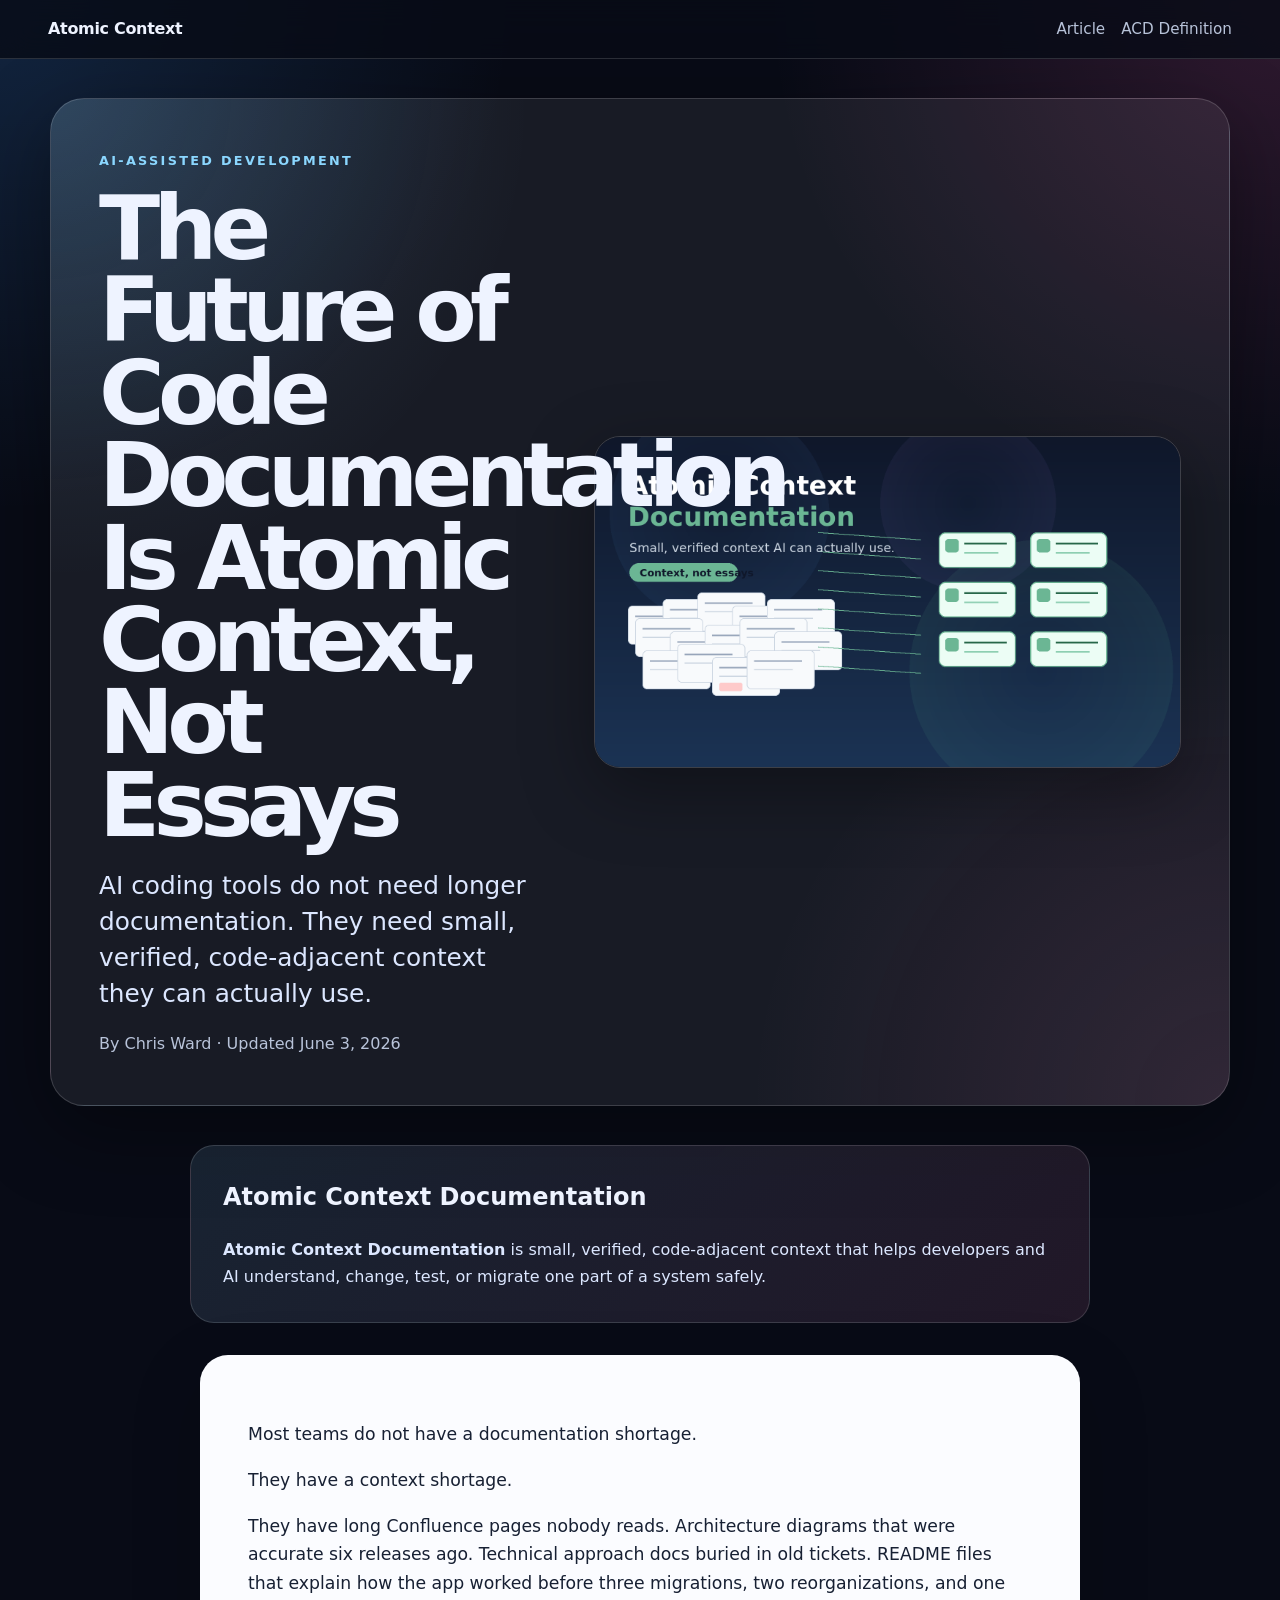
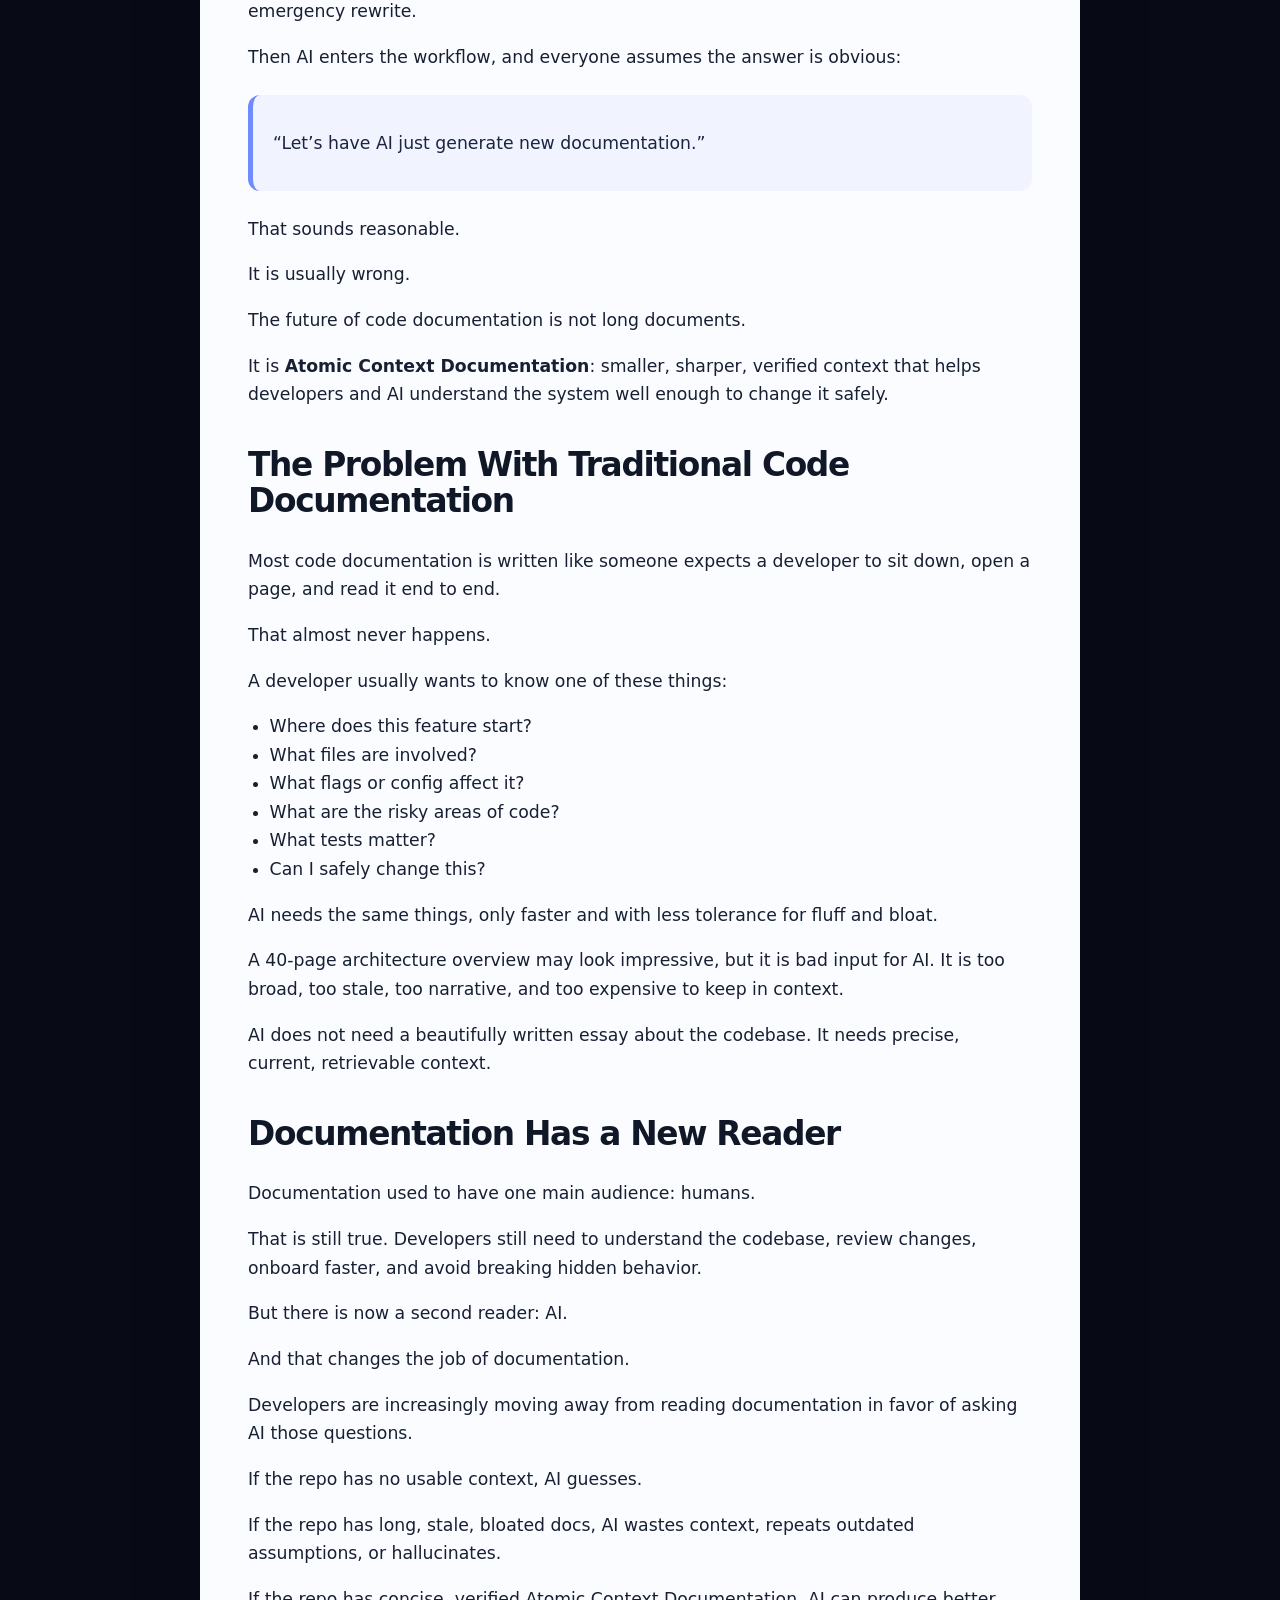
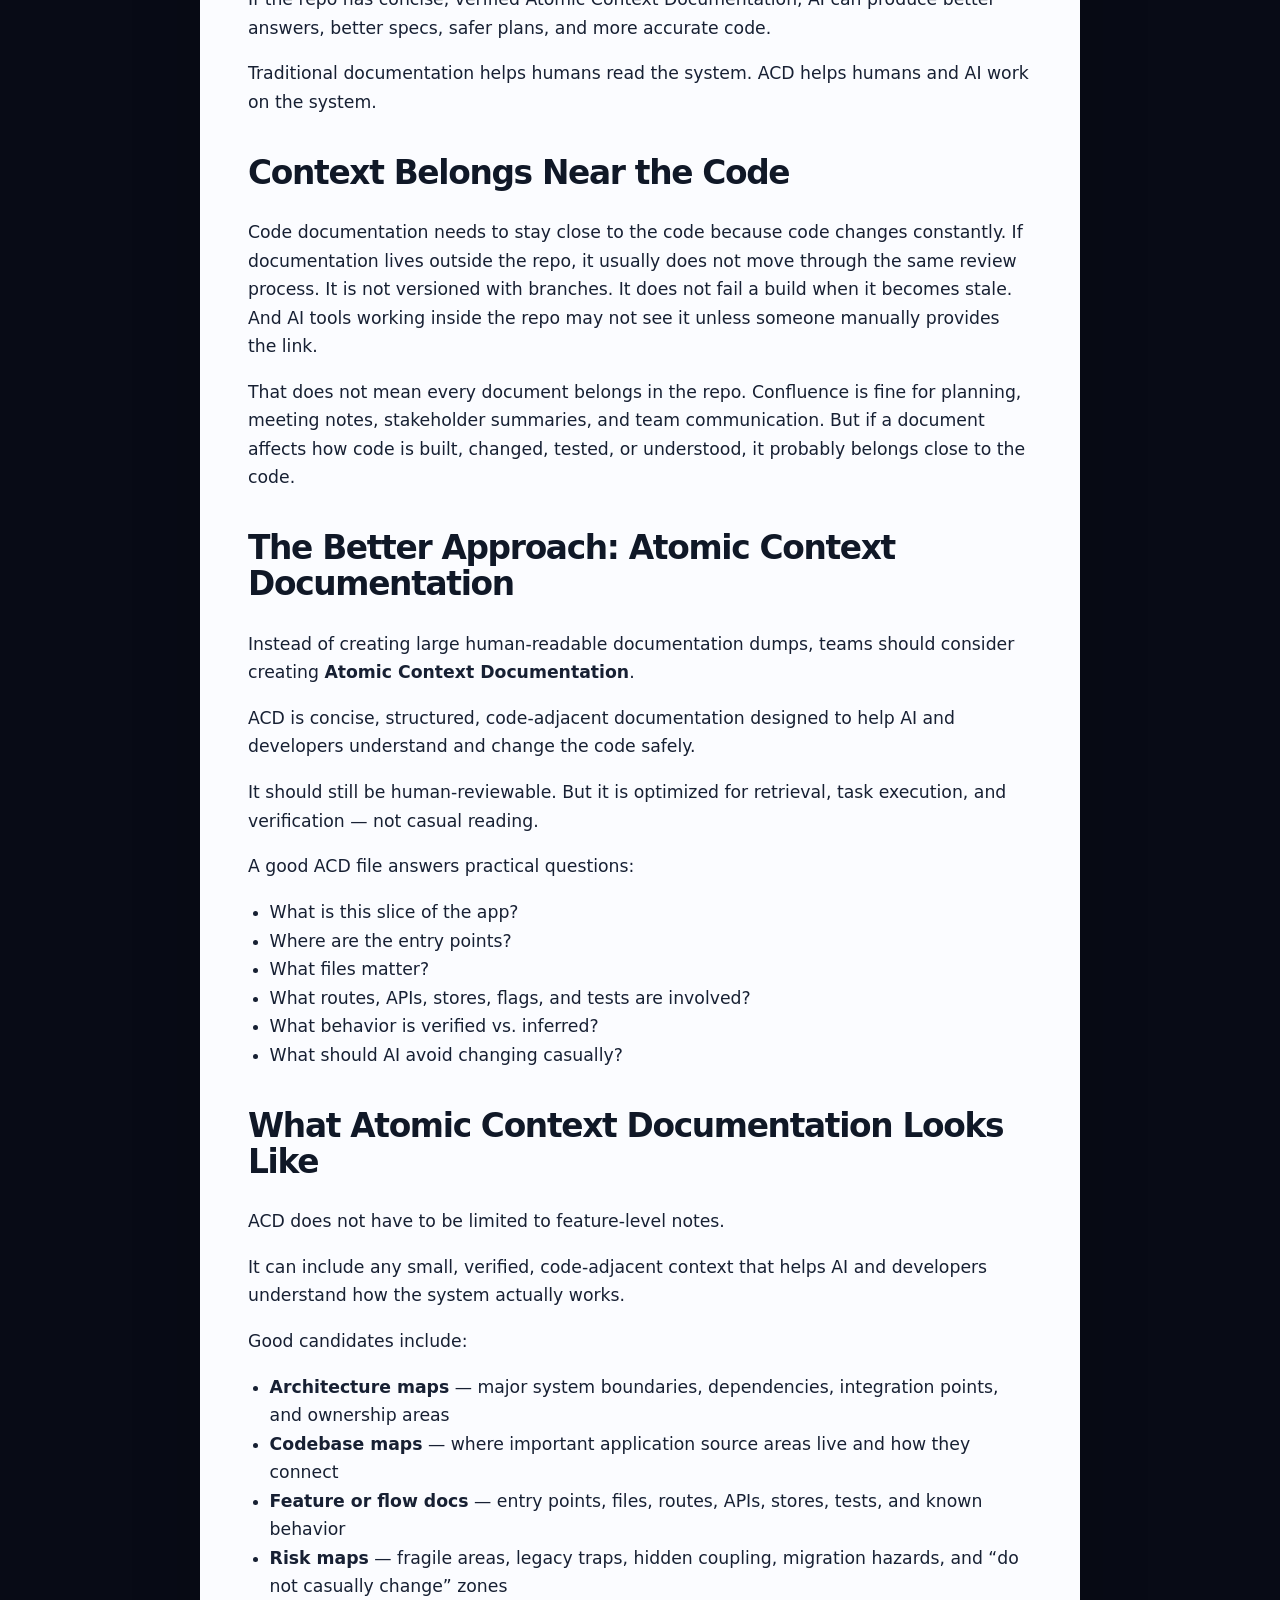
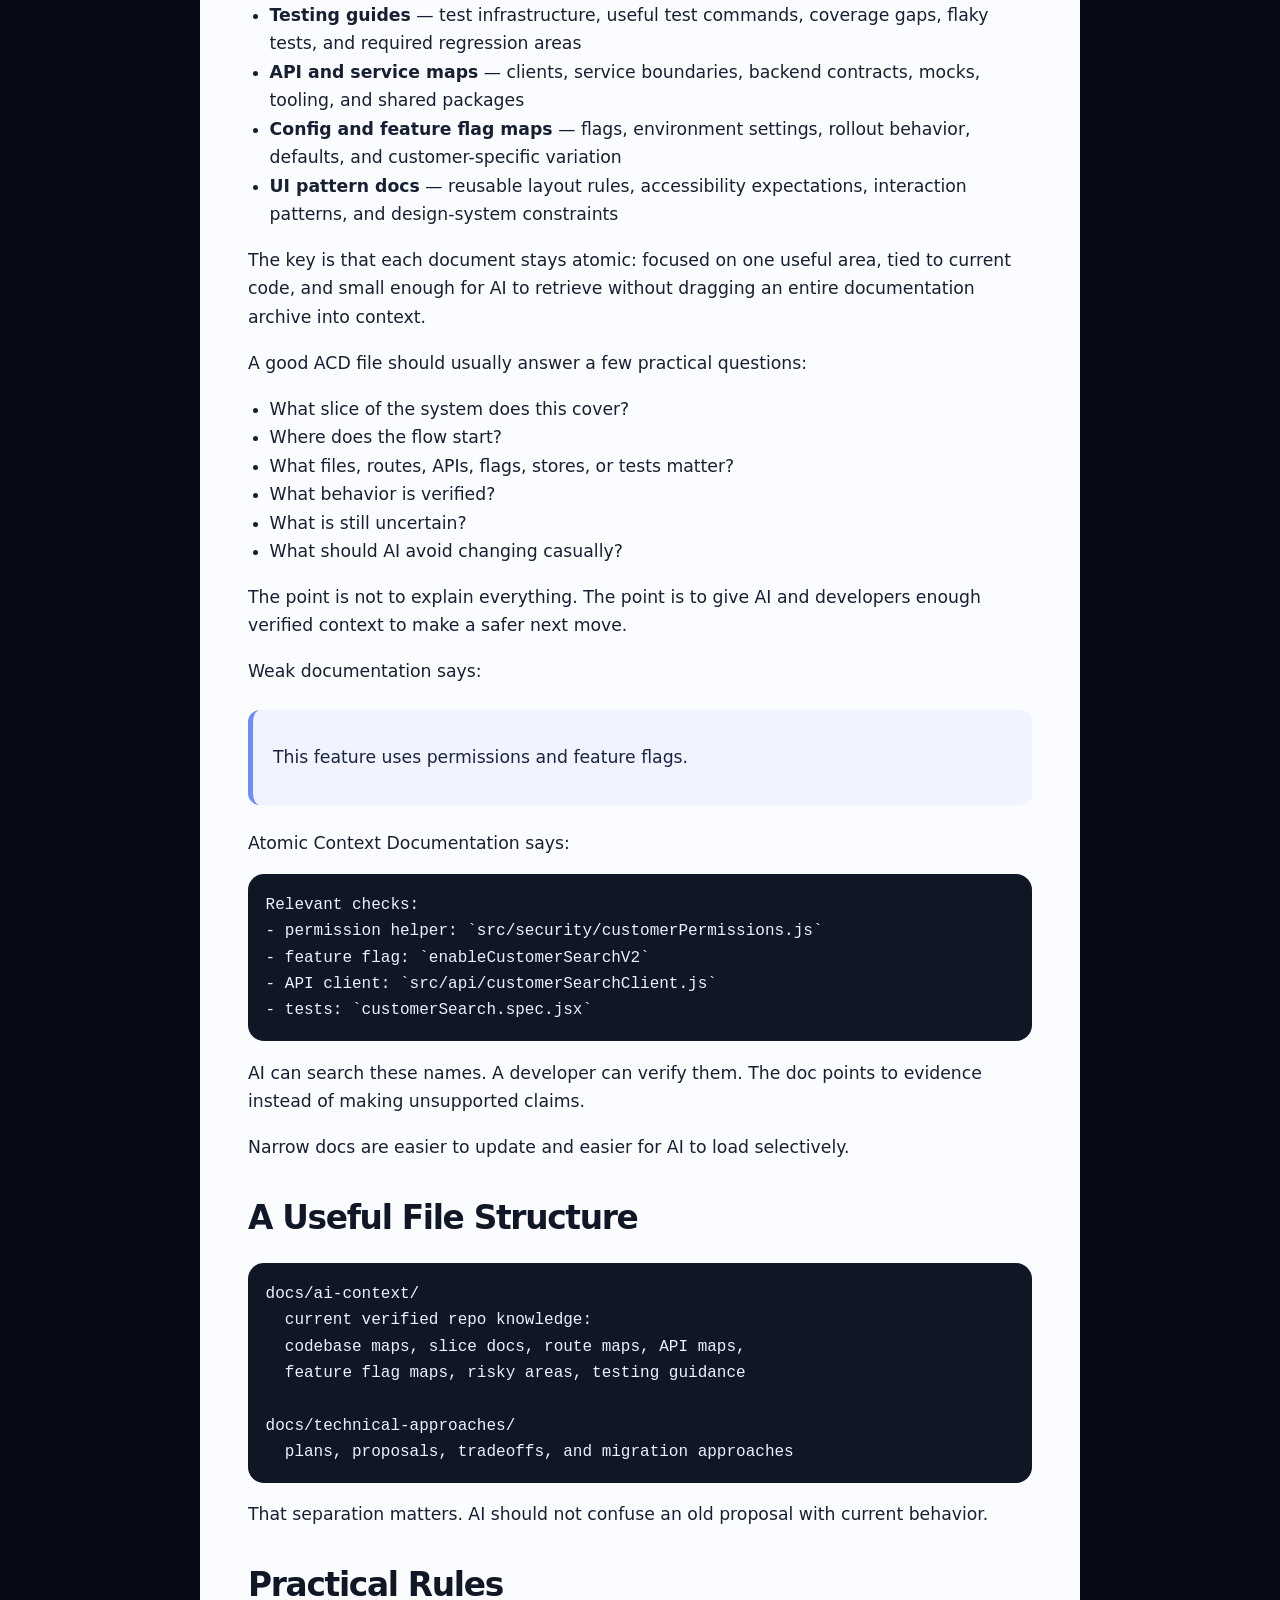
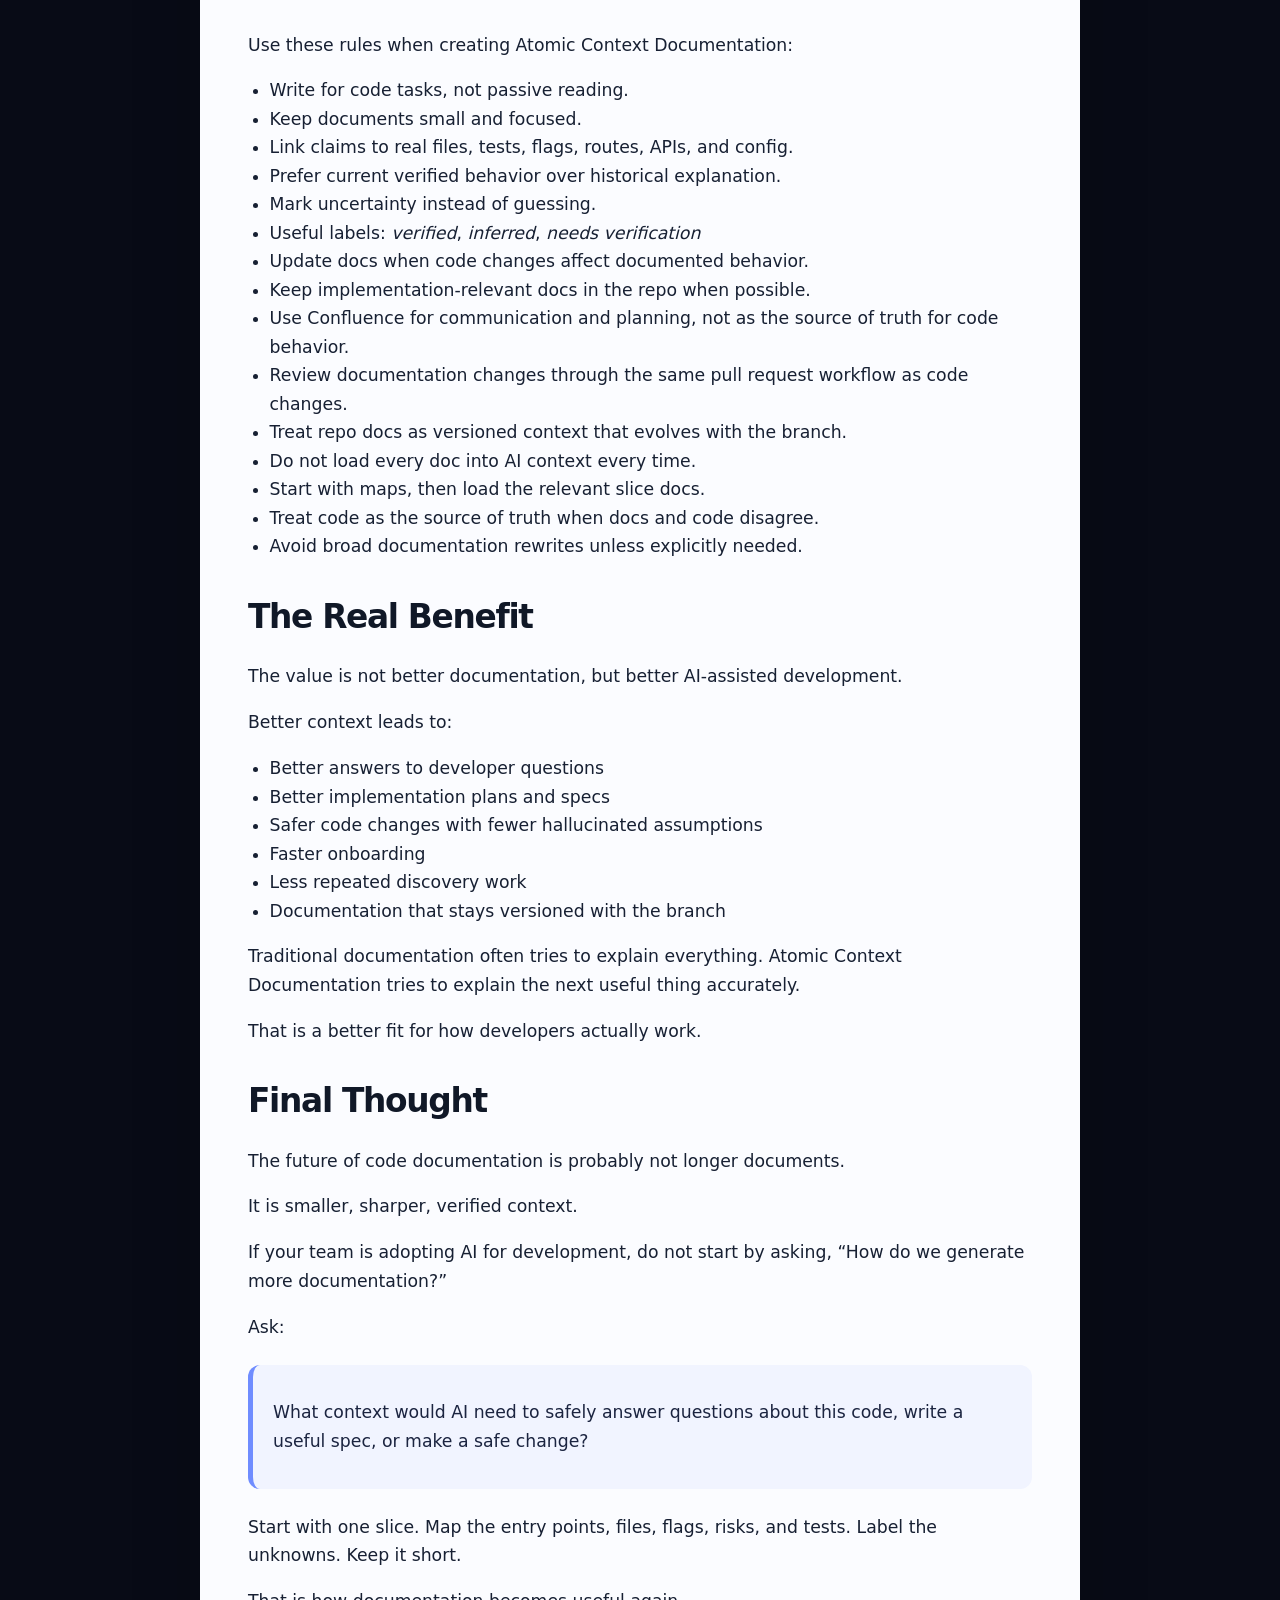
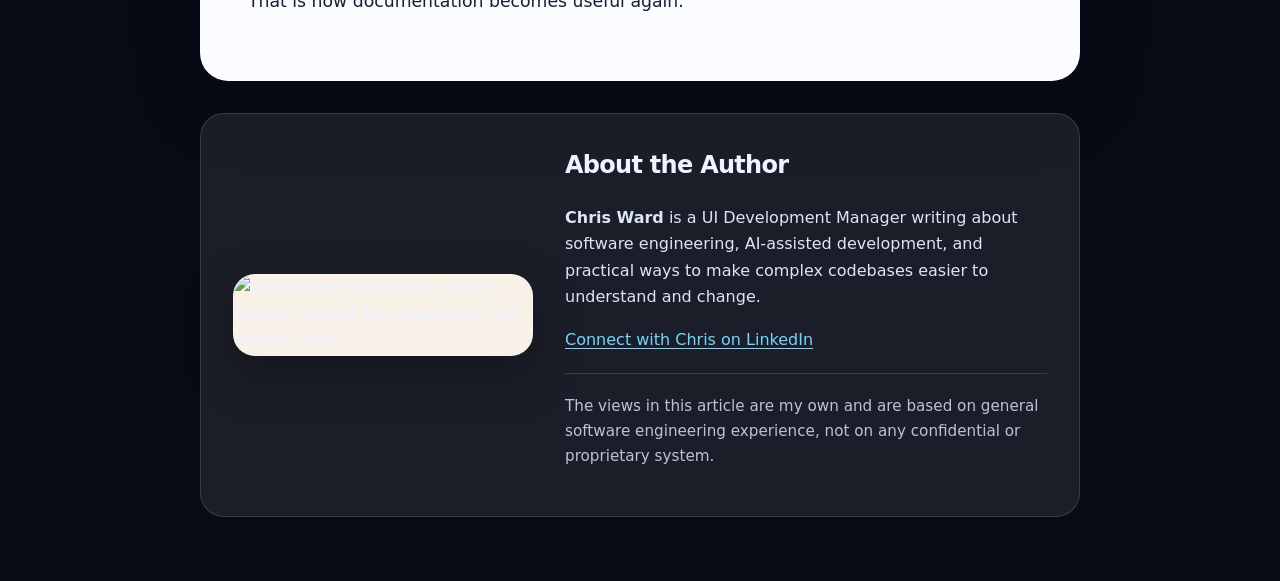
==== commit 018ac8ae: "updates" ====
--- a/articles/atomic-context-documentation.html
+++ b/articles/atomic-context-documentation.html
@@ -21,16 +21,14 @@
   </header>
 
   <main>
-    <section class="hero hero-image" aria-label="Atomic Context article hero">
-      <div class="hero-overlay">
-        <div class="hero-copy">
-          <p class="eyebrow">AI-Assisted Development</p>
-          <h1>The Future of Code Documentation Is Atomic Context, Not Essays</h1>
-          <img src="../hero.png" alt="ACD">
-          <p class="subtitle">AI coding tools do not need longer documentation. They need small, verified, code-adjacent context they can actually use.</p>
-          <p class="meta">By Chris Ward · Updated June 3, 2026</p>
-        </div>
+    <section class="hero">
+      <div class="hero-copy">
+        <p class="eyebrow">AI-Assisted Development</p>
+        <h1>The Future of Code Documentation Is Atomic Context, Not Essays</h1>
+        <p class="subtitle">AI coding tools do not need longer documentation. They need small, verified, code-adjacent context they can actually use.</p>
+        <p class="meta">By Chris Ward · Updated June 3, 2026</p>
       </div>
+      <img class="hero-art" src="../hero.png" alt="Atomic Context Documentation illustration showing documentation turning into clean context cards" />
     </section>
 
     <section class="callout" id="definition">
--- a/style.css
+++ b/style.css
@@ -296,3 +296,71 @@
     margin: 0 auto;
   }
 }
+
+
+/* Restored top-header hero image layout */
+.hero,
+.home-hero {
+  display: grid;
+  grid-template-columns: minmax(0, 0.95fr) minmax(360px, 1.25fr);
+  align-items: center;
+  gap: clamp(1.5rem, 4vw, 3rem);
+  width: min(1180px, calc(100% - 2rem));
+  min-height: auto;
+  margin: clamp(1rem, 3vw, 2.5rem) auto;
+  padding: clamp(1.4rem, 4vw, 3rem);
+  border-radius: 34px;
+  background:
+    radial-gradient(circle at top left, rgba(139, 215, 255, 0.14), transparent 30rem),
+    radial-gradient(circle at bottom right, rgba(255, 139, 200, 0.11), transparent 30rem),
+    rgba(255, 255, 255, 0.065);
+  border: 1px solid rgba(255, 255, 255, 0.16);
+  box-shadow: var(--shadow);
+  overflow: hidden;
+}
+
+.hero.hero-image,
+.home-hero.hero-image {
+  background:
+    radial-gradient(circle at top left, rgba(139, 215, 255, 0.14), transparent 30rem),
+    radial-gradient(circle at bottom right, rgba(255, 139, 200, 0.11), transparent 30rem),
+    rgba(255, 255, 255, 0.065);
+}
+
+.hero-overlay {
+  min-height: auto;
+  display: block;
+  padding: 0;
+}
+
+.hero-copy {
+  max-width: 660px;
+  z-index: 2;
+}
+
+.hero .subtitle,
+.home-hero .subtitle {
+  color: #dce7ff;
+}
+
+.hero-art {
+  width: 100%;
+  max-height: 520px;
+  object-fit: cover;
+  border-radius: 26px;
+  display: block;
+  box-shadow: 0 22px 70px rgba(0, 0, 0, 0.34);
+  border: 1px solid rgba(255, 255, 255, 0.16);
+}
+
+@media (max-width: 900px) {
+  .hero,
+  .home-hero {
+    grid-template-columns: 1fr;
+  }
+
+  .hero-art {
+    order: -1;
+    max-height: 360px;
+  }
+}
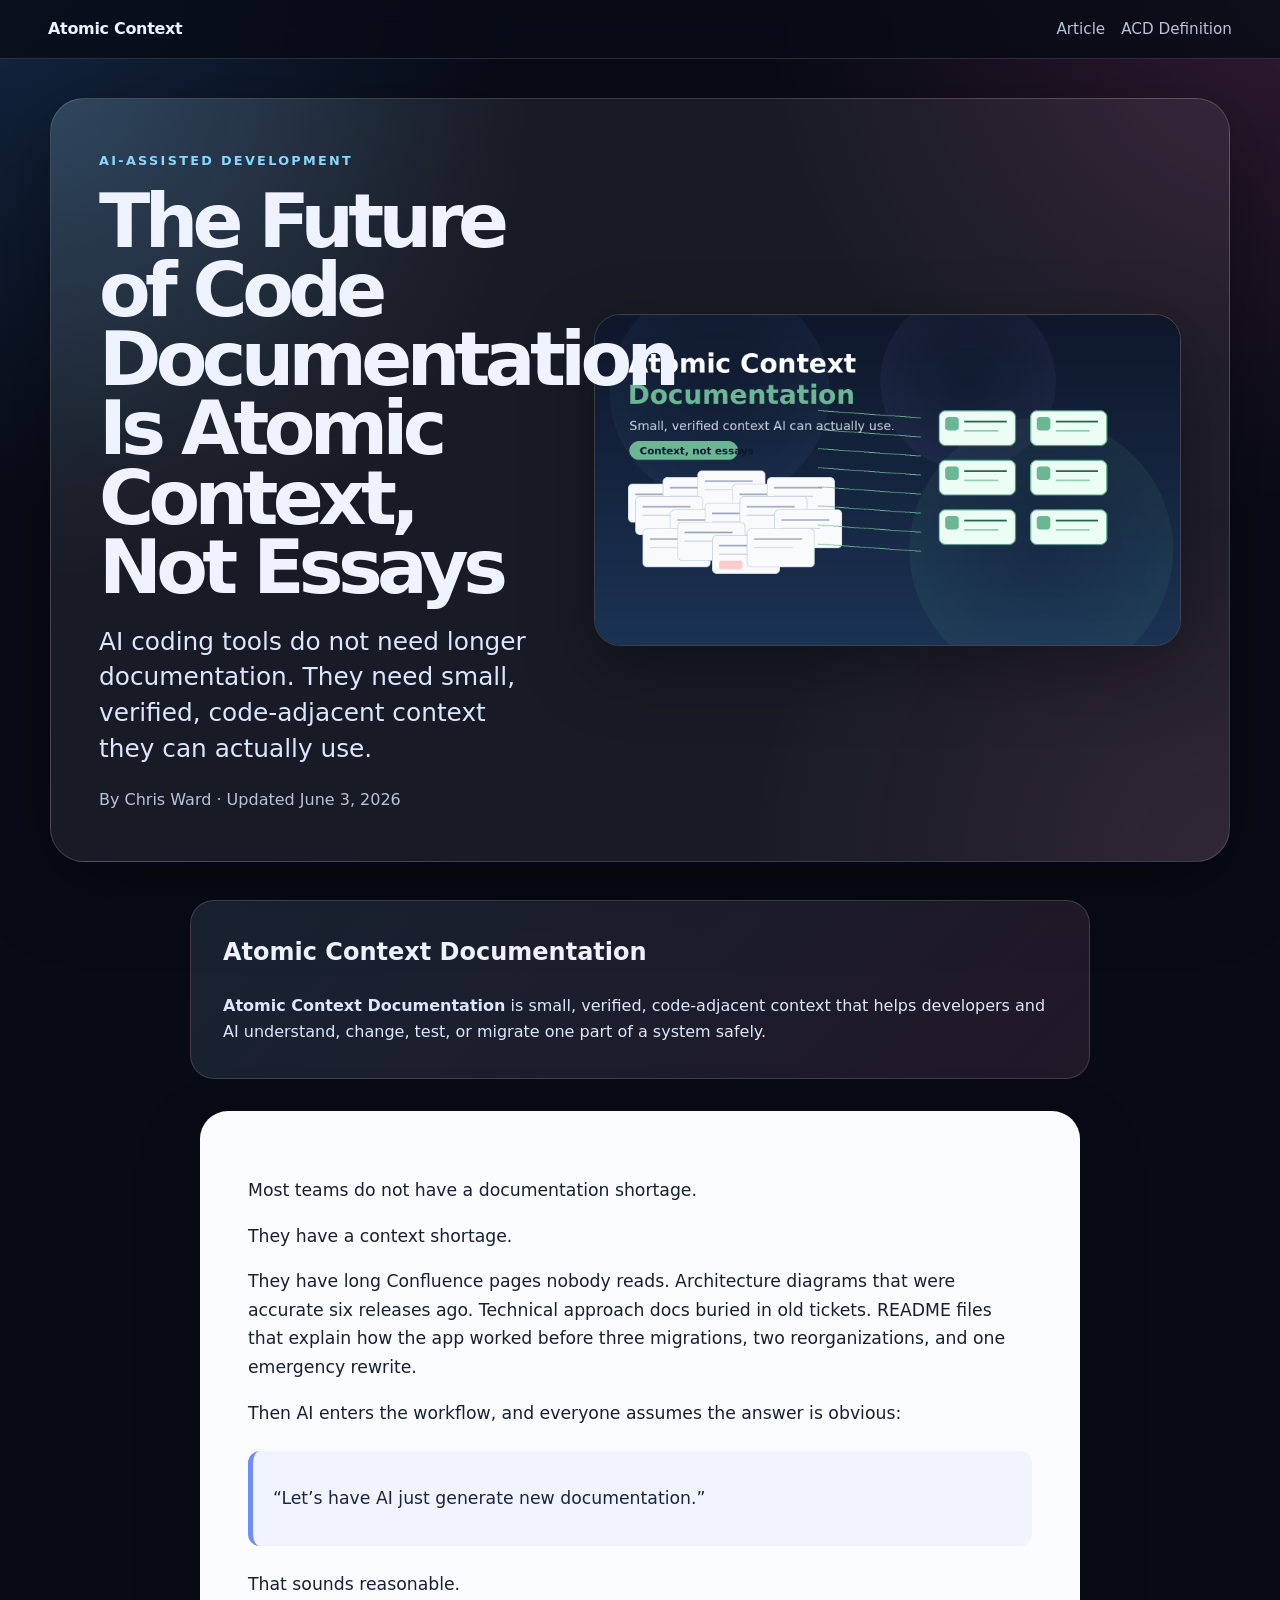
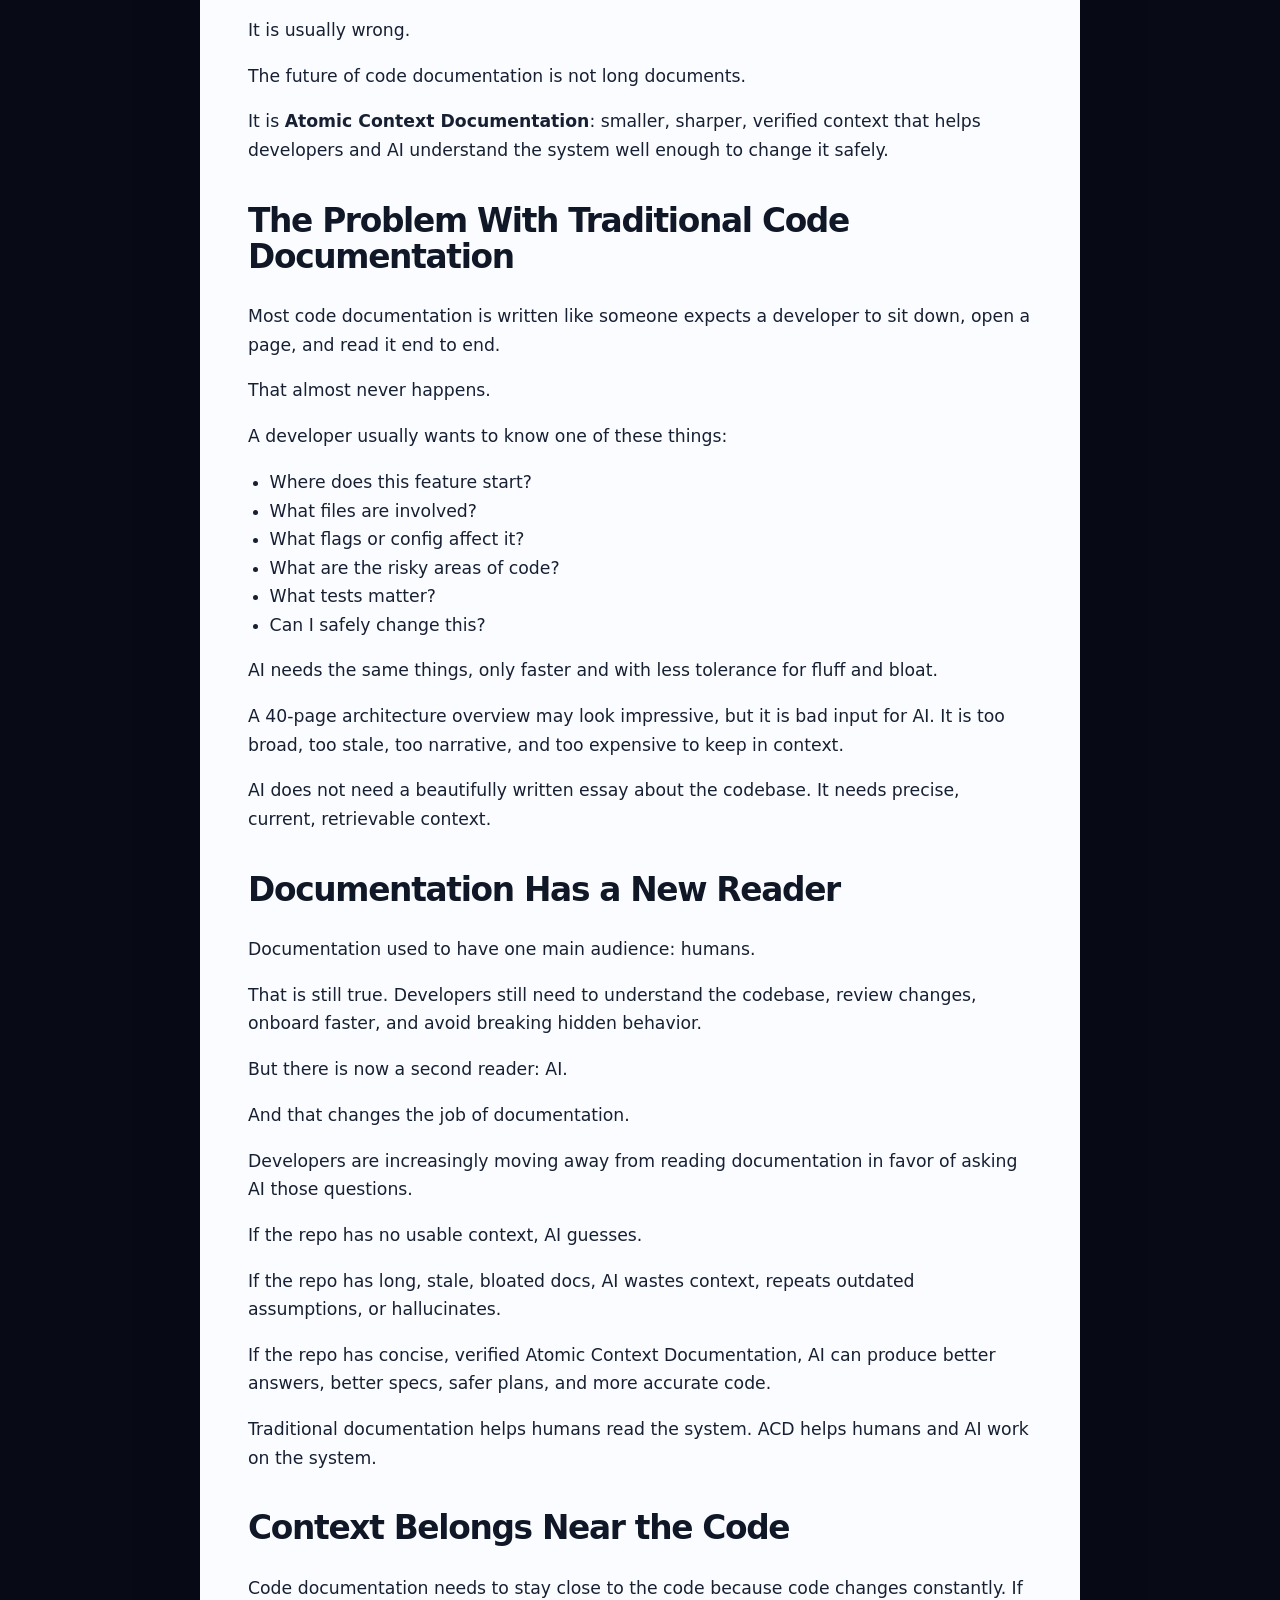
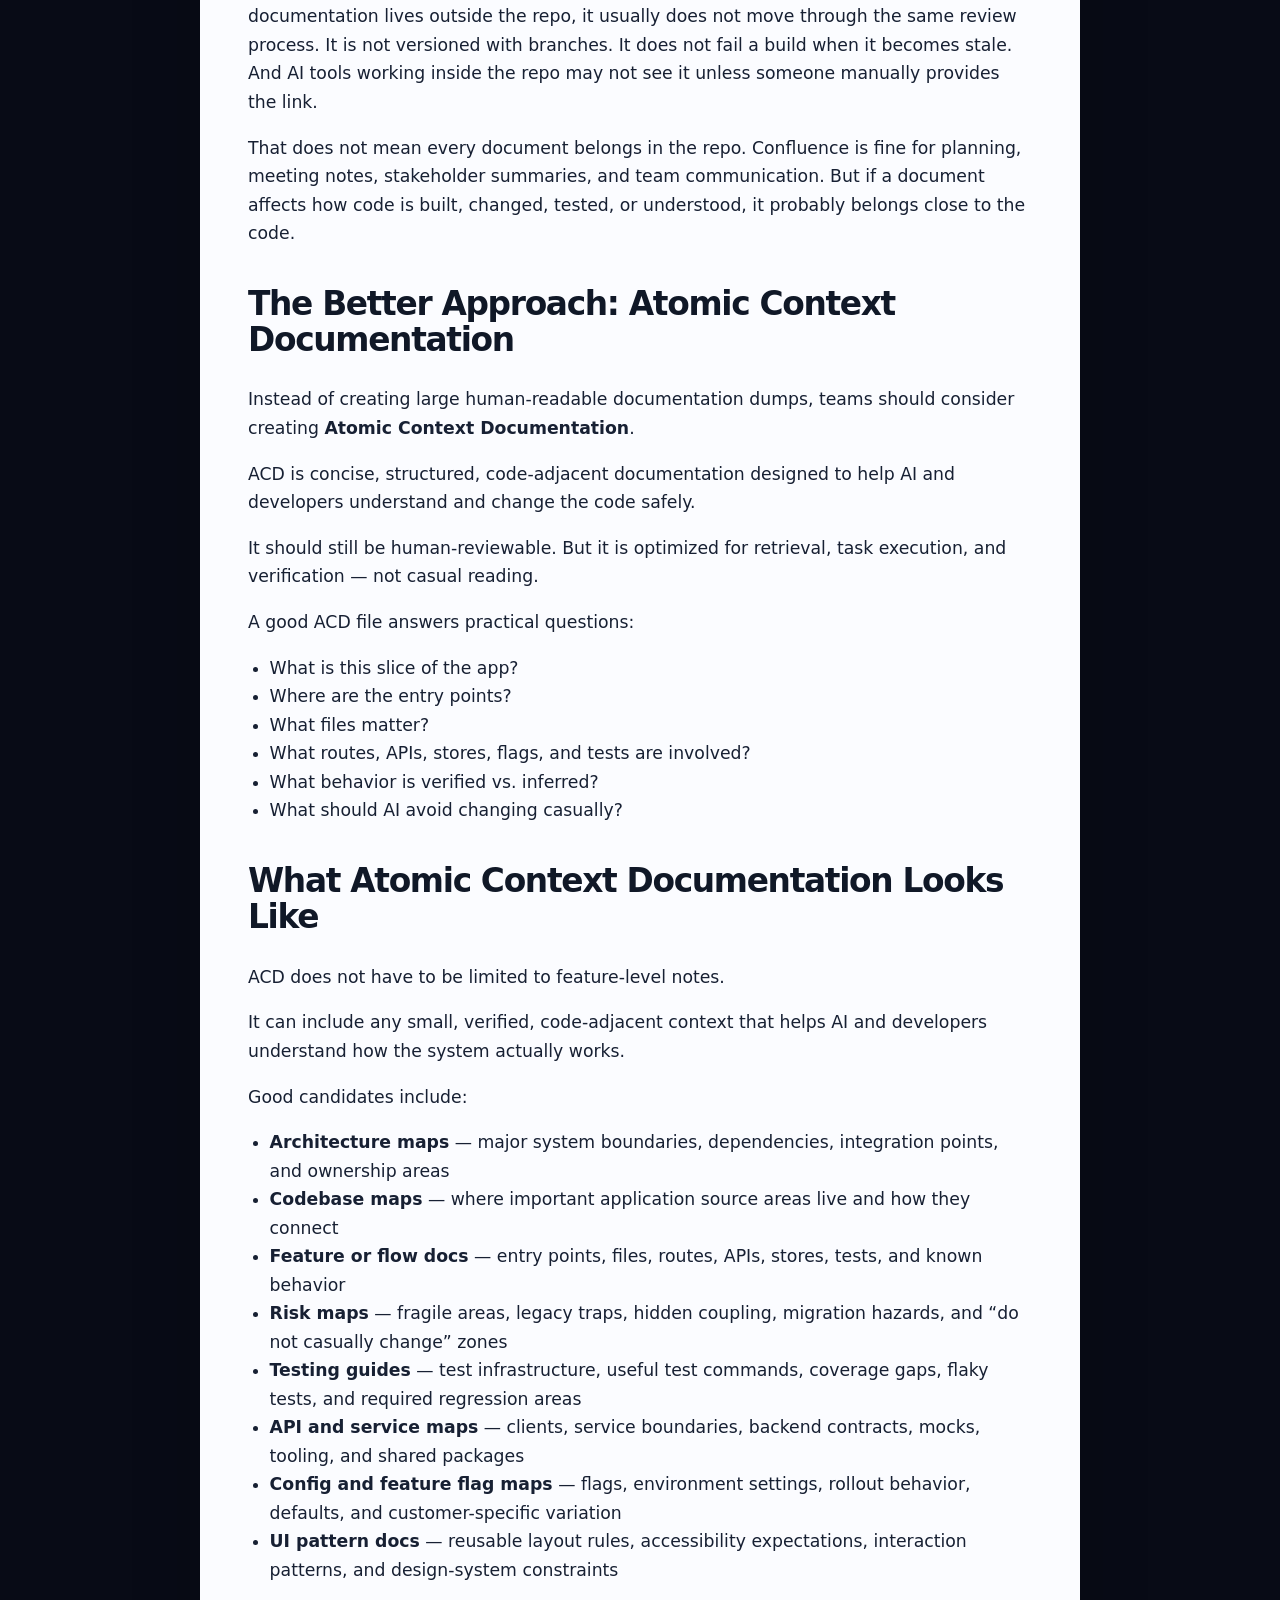
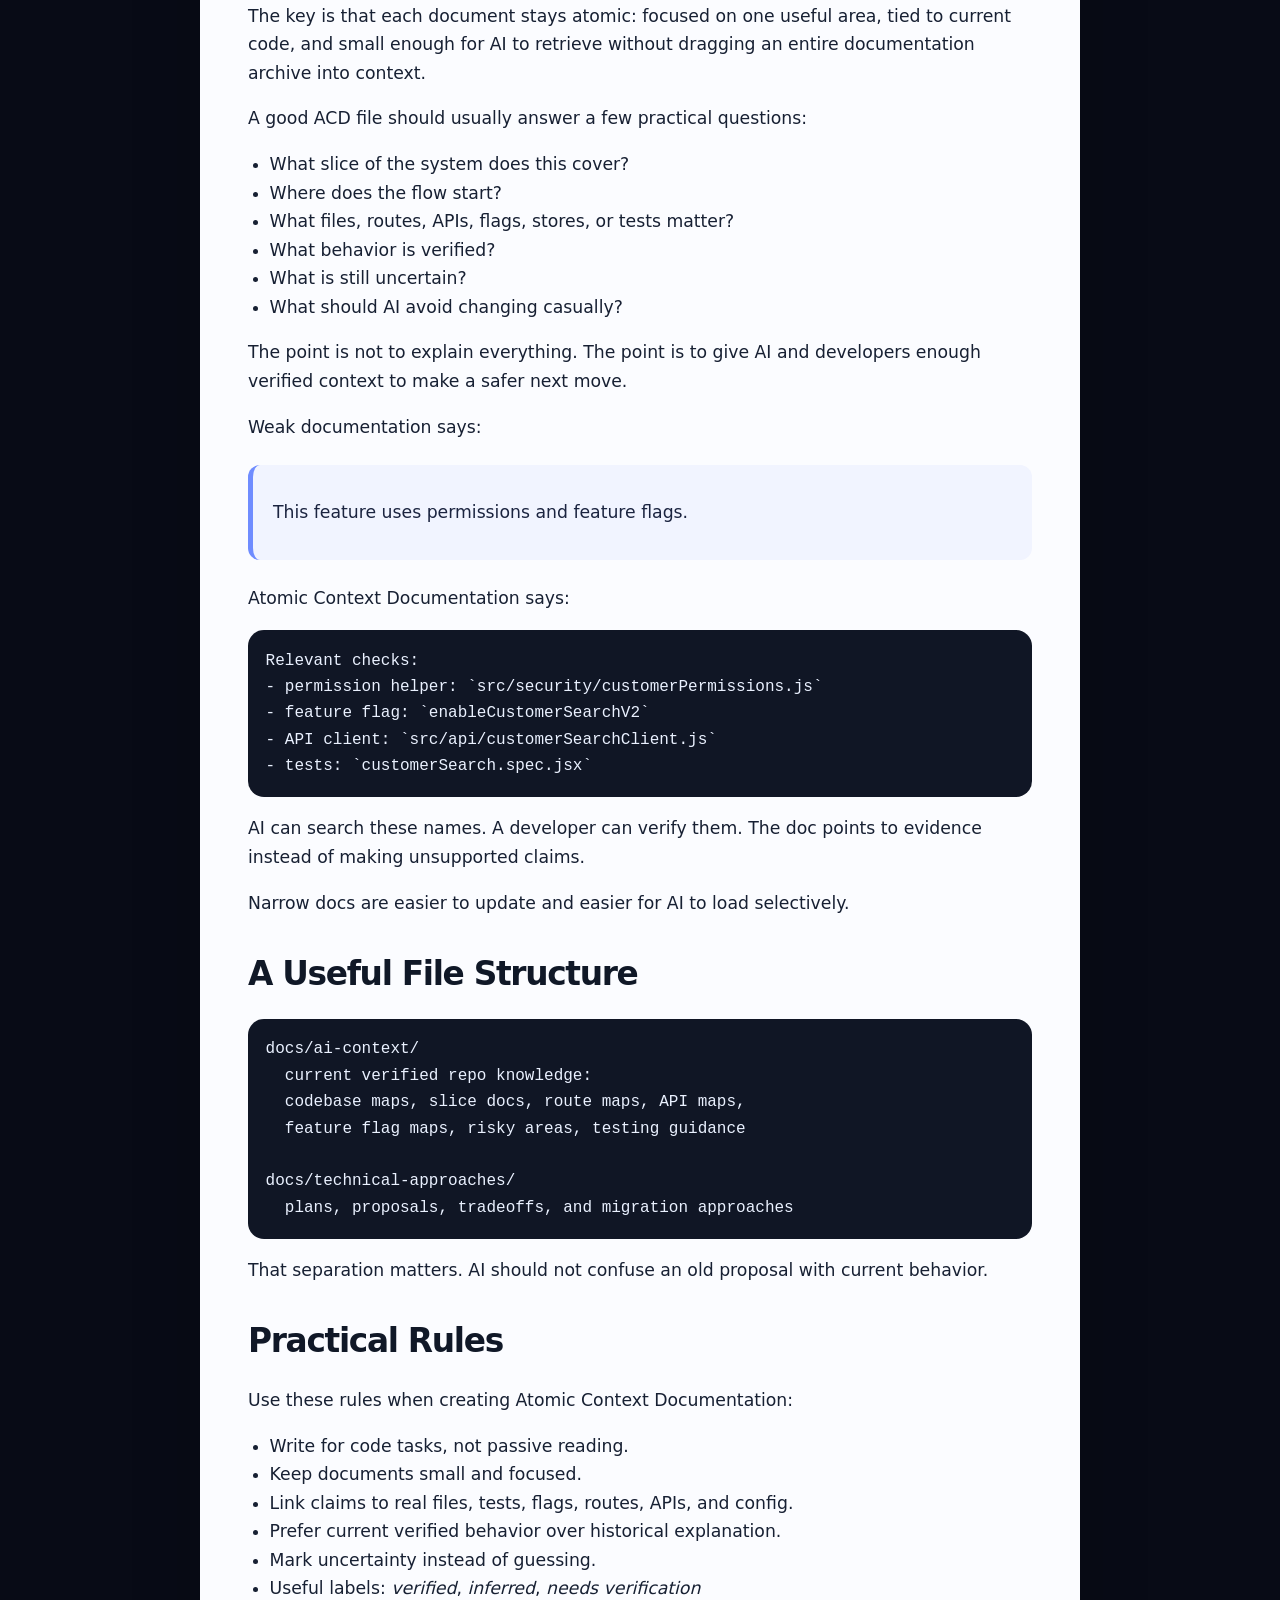
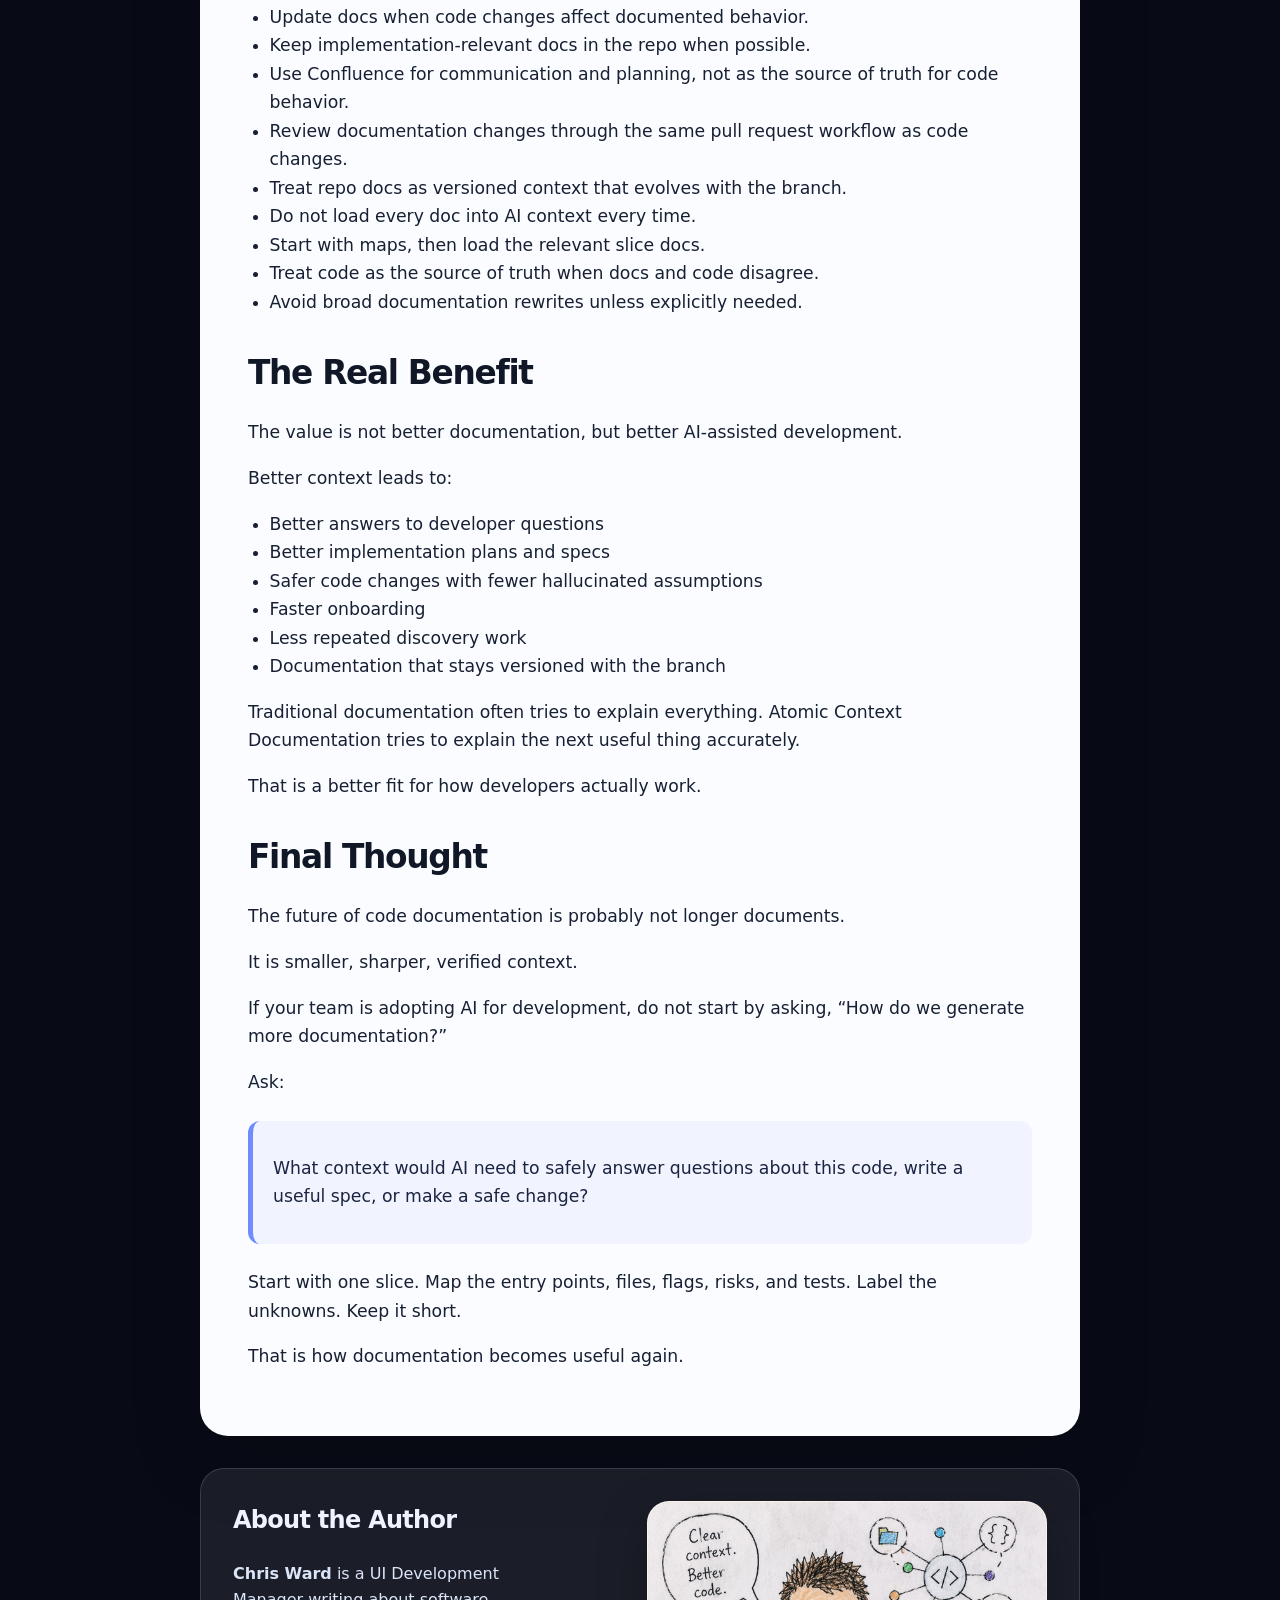
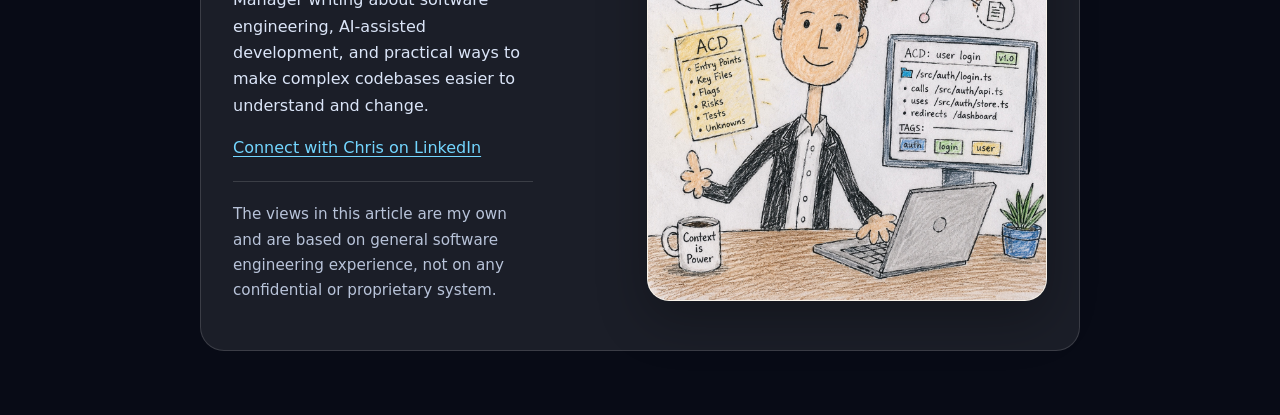
==== commit 4f1ca790: "update" ====
--- a/articles/atomic-context-documentation.html
+++ b/articles/atomic-context-documentation.html
@@ -181,8 +181,9 @@
   </main>
 
   <footer class="author-section">
+ <img class="author-image" src="author-acd.png" style="width:400px" alt="Hand-drawn illustration about Atomic Context Documentation and clearer code" />
+
     <div class="author-card">
-      <img class="author-image" src="../author-acd.png" alt="Hand-drawn illustration about Atomic Context Documentation and clearer code" />
       <div class="author-copy">
         <h2>About the Author</h2>
         <p><strong>Chris Ward</strong> is a UI Development Manager writing about software engineering, AI-assisted development, and practical ways to make complex codebases easier to understand and change.</p>
--- a/style.css
+++ b/style.css
@@ -114,7 +114,7 @@
 h1 {
   margin: 0;
   max-width: 920px;
-  font-size: clamp(3rem, 7vw, 6.7rem);
+  font-size: clamp(3rem, 7vw, 4.7rem);
   line-height: 0.92;
   letter-spacing: -0.075em;
   text-wrap: balance;
@@ -275,11 +275,13 @@
 
 .author-image {
   width: 100%;
+  height:400px;
   border-radius: 22px;
   display: block;
   box-shadow: 0 18px 50px rgba(0, 0, 0, 0.28);
   border: 1px solid rgba(255, 255, 255, 0.18);
   background: #f7f1e7;
+  float:right;
 }
 
 .author-copy h2 {
